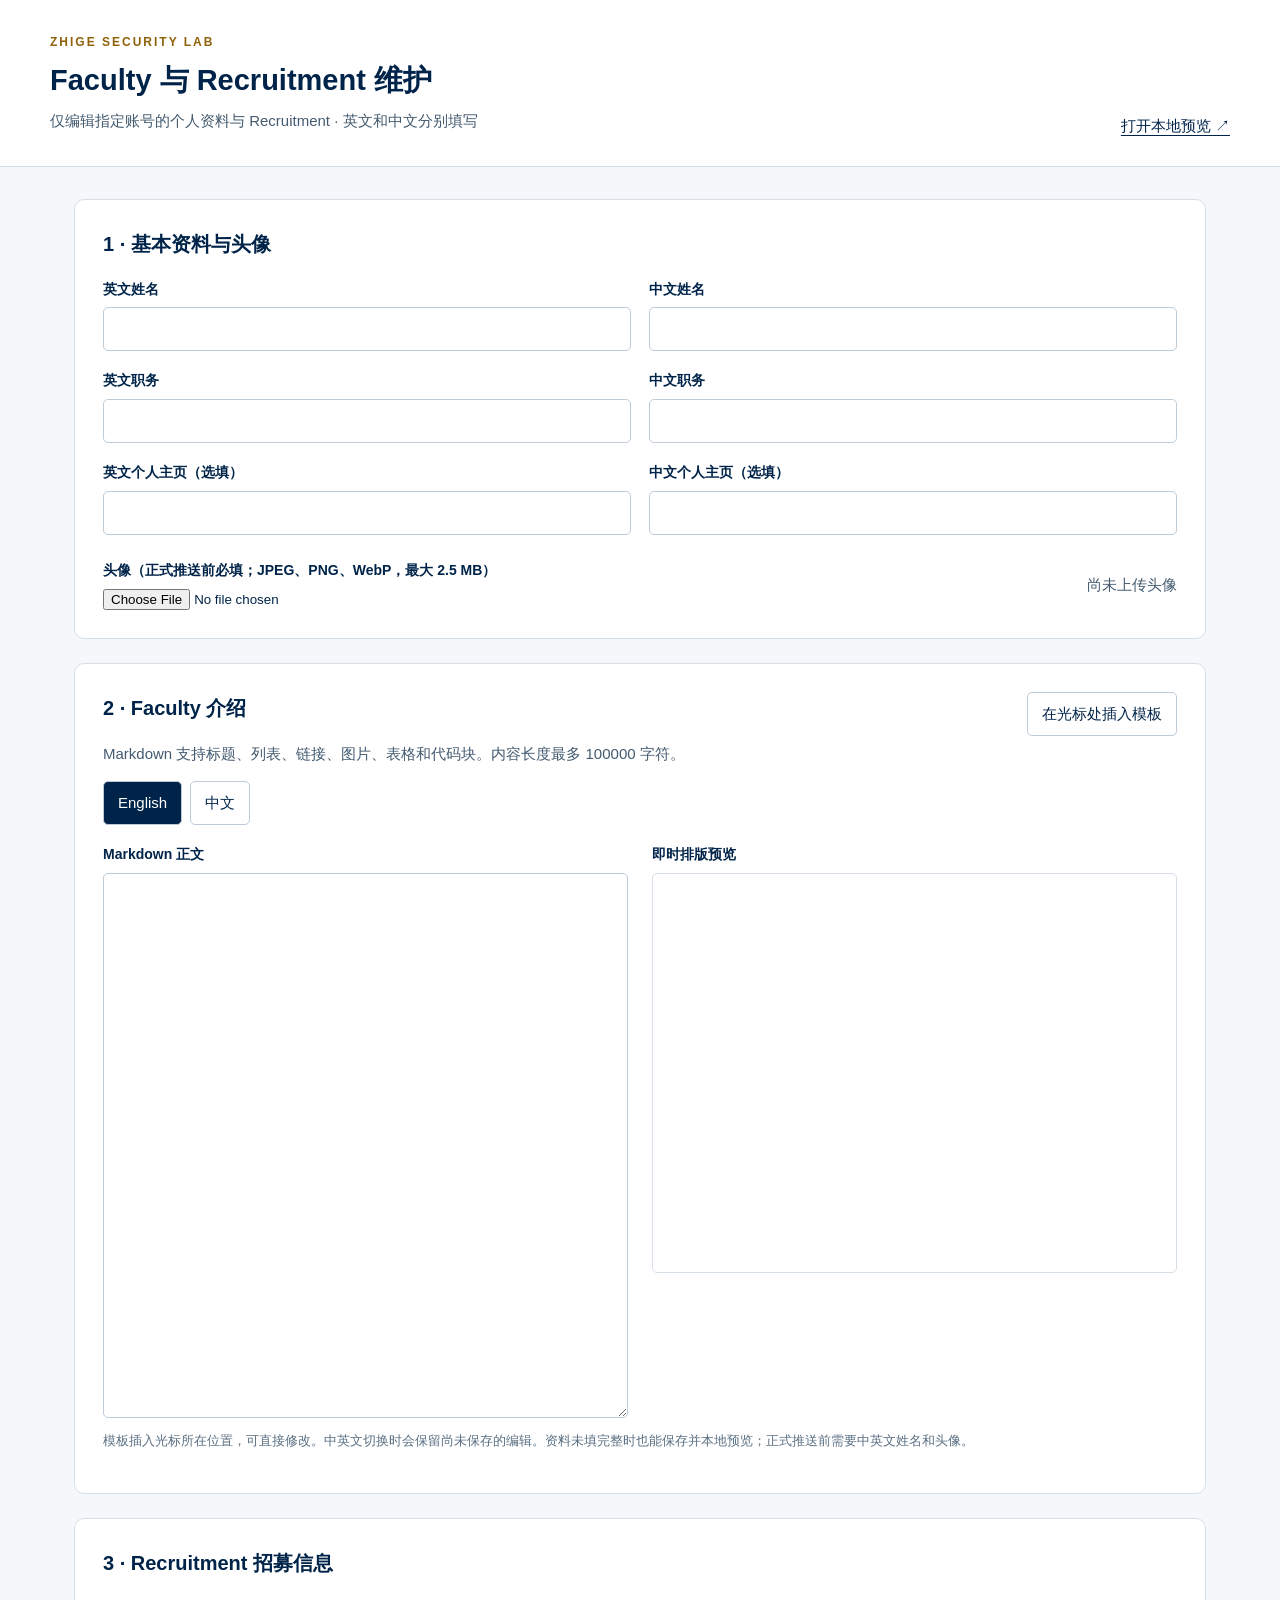
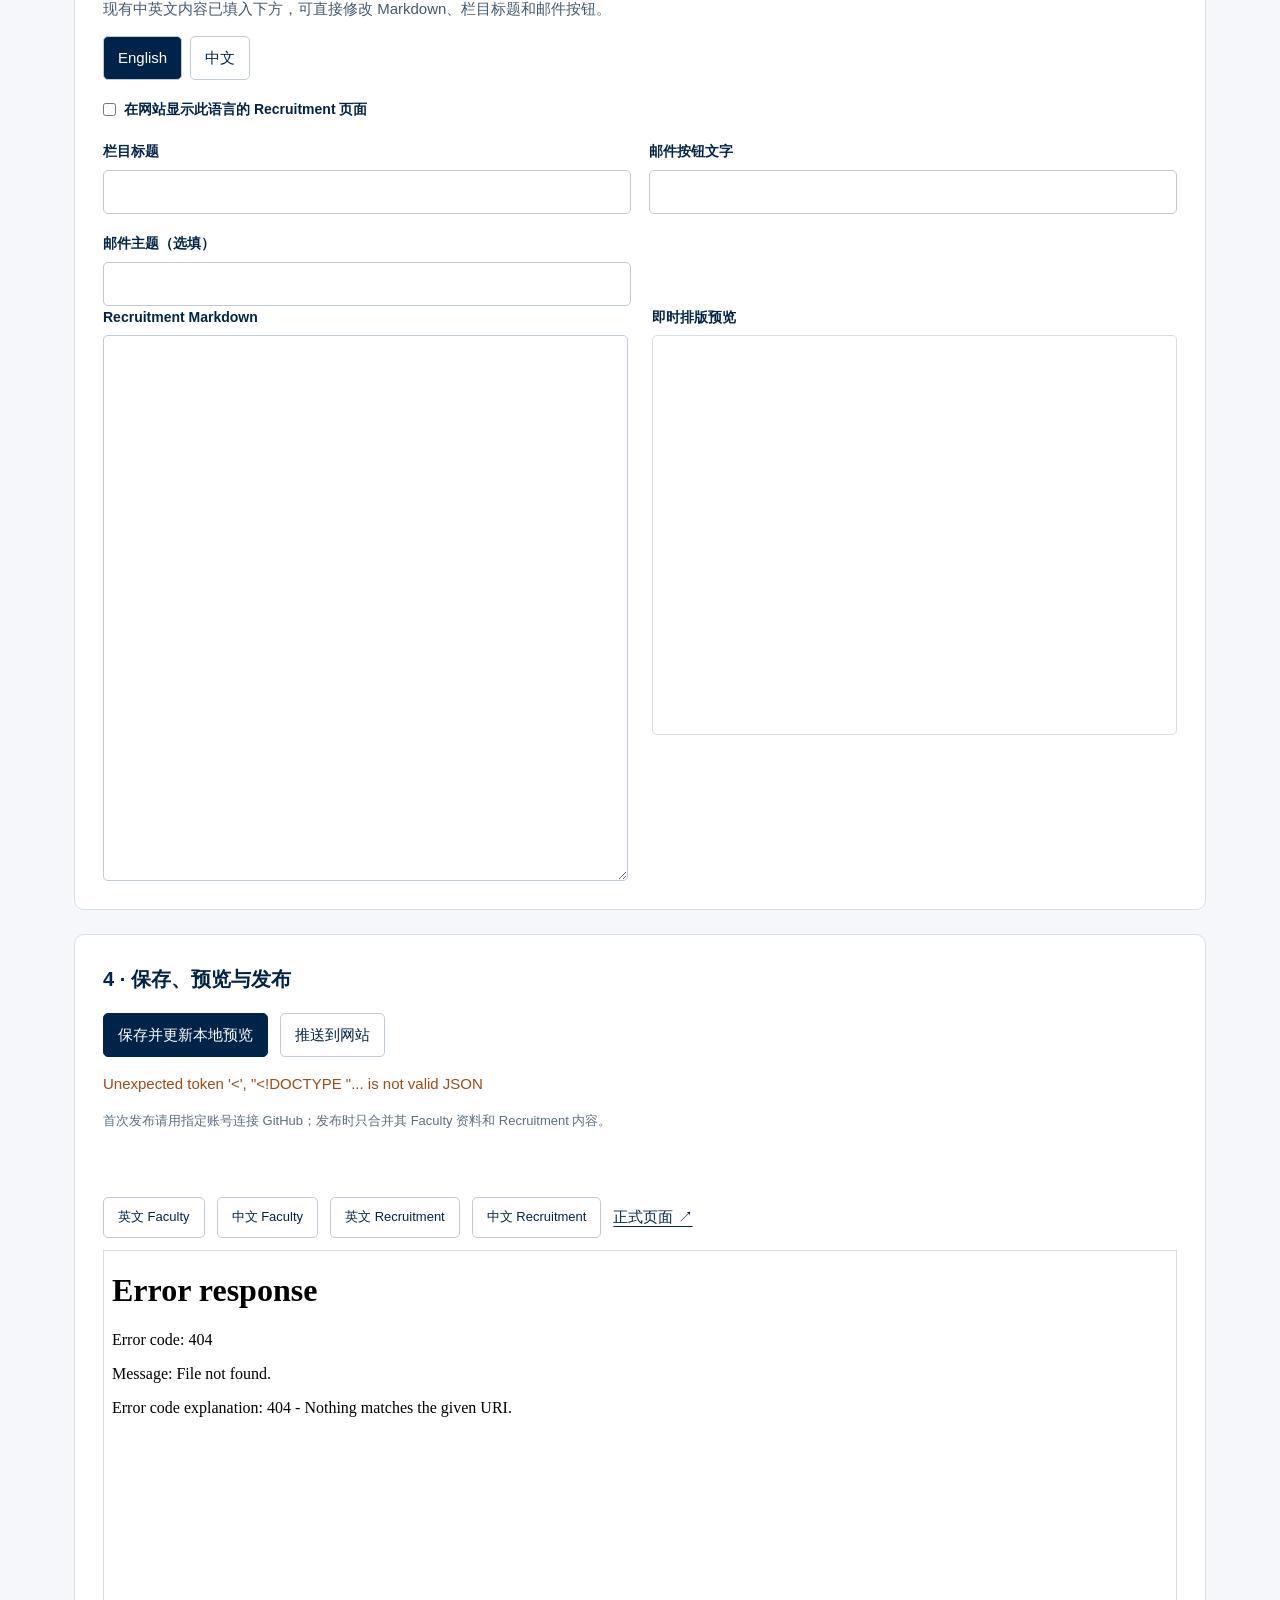
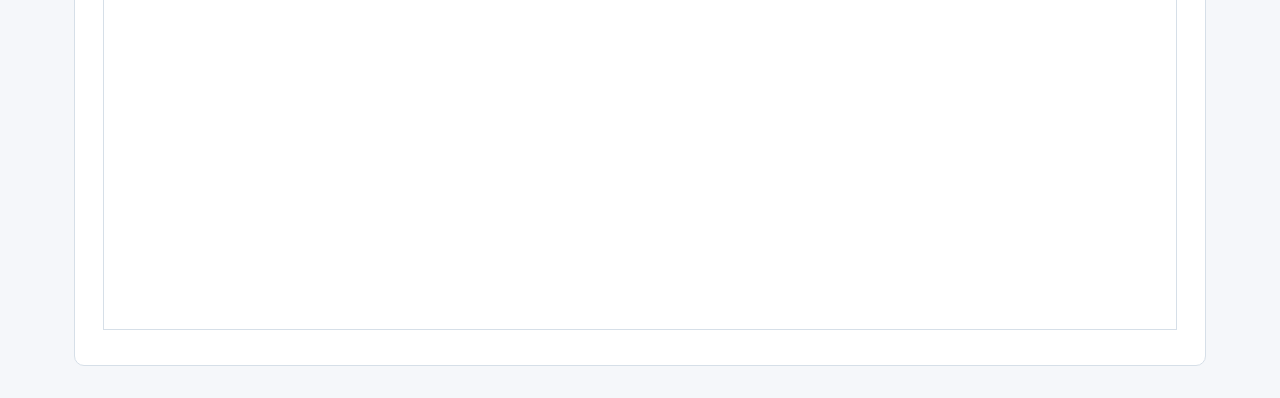
==== faculty_editor/index.html @ 4c0fa958 "Fix Faculty template and draft preview; remove logo frame" ====
<!doctype html><html lang="zh-CN"><head><meta charset="utf-8"><meta name="viewport" content="width=device-width,initial-scale=1"><title>Faculty 资料维护 · Zhige Security Lab</title><link rel="stylesheet" href="style.css"></head><body>
<header><div><p class="eyebrow">ZHIGE SECURITY LAB</p><h1>Faculty 与 Recruitment 维护</h1><p id="editor-scope">仅编辑指定账号的个人资料与 Recruitment · 英文和中文分别填写</p></div><a href="/preview/people/faculty/" target="_blank" rel="noopener">打开本地预览 ↗</a></header>
<main><section class="card"><h2>1 · 基本资料与头像</h2><div class="columns"><label>英文姓名<input id="en-name" autocomplete="name"></label><label>中文姓名<input id="zh-name"></label><label>英文职务<input id="en-role"></label><label>中文职务<input id="zh-role"></label><label>英文个人主页（选填）<input id="en-url" type="url"></label><label>中文个人主页（选填）<input id="zh-url" type="url"></label></div><div class="avatar"><label>头像（正式推送前必填；JPEG、PNG、WebP，最大 2.5 MB）<input id="avatar" type="file" accept="image/jpeg,image/png,image/webp"></label><img id="avatar-preview" alt="头像预览" hidden><span id="avatar-empty">尚未上传头像</span></div></section>
<section class="card"><div class="heading"><div><h2>2 · Faculty 介绍</h2><p>Markdown 支持标题、列表、链接、图片、表格和代码块。内容长度最多 100000 字符。</p></div><button type="button" id="template">在光标处插入模板</button></div><div class="tabs"><button type="button" data-lang="en" class="active">English</button><button type="button" data-lang="zh">中文</button></div><div class="markdown-grid"><label>Markdown 正文<textarea id="markdown" rows="22" spellcheck="false"></textarea></label><div><span class="label">即时排版预览</span><div id="markdown-preview" class="markdown-preview"></div></div></div><p class="hint">模板插入光标所在位置，可直接修改。中英文切换时会保留尚未保存的编辑。资料未填完整时也能保存并本地预览；正式推送前需要中英文姓名和头像。</p></section>
<section class="card"><div class="heading"><div><h2>3 · Recruitment 招募信息</h2><p>现有中英文内容已填入下方，可直接修改 Markdown、栏目标题和邮件按钮。</p></div></div><div class="tabs"><button type="button" data-recruitment-lang="en" class="active">English</button><button type="button" data-recruitment-lang="zh">中文</button></div><label class="checkbox"><input id="recruitment-enabled" type="checkbox"> 在网站显示此语言的 Recruitment 页面</label><div class="columns"><label>栏目标题<input id="recruitment-title"></label><label>邮件按钮文字<input id="recruitment-cta"></label><label>邮件主题（选填）<input id="recruitment-subject"></label></div><div class="markdown-grid"><label>Recruitment Markdown<textarea id="recruitment-markdown" rows="22" spellcheck="false"></textarea></label><div><span class="label">即时排版预览</span><div id="recruitment-preview" class="markdown-preview"></div></div></div></section>
<section class="card"><h2>4 · 保存、预览与发布</h2><div class="actions"><button type="button" id="save" class="primary">保存并更新本地预览</button><button type="button" id="publish">推送到网站</button></div><p id="message" role="status"></p><p class="hint" id="publish-hint">首次发布请用指定账号连接 GitHub；发布时只合并其 Faculty 资料和 Recruitment 内容。</p><div id="connection"></div><div class="preview-controls"><button type="button" data-preview="en">英文 Faculty</button><button type="button" data-preview="zh">中文 Faculty</button><button type="button" data-preview="recruitment-en">英文 Recruitment</button><button type="button" data-preview="recruitment-zh">中文 Recruitment</button><a id="live-link" href="https://zhigesecuritylab.github.io/people/faculty/" target="_blank" rel="noopener">正式页面 ↗</a></div><iframe id="site-preview" title="本地页面预览" src="/preview/people/faculty/"></iframe></section></main>
<script src="editor.js"></script></body></html>
---- faculty_editor/style.css ----
:root{font:15px/1.6 Arial,"PingFang SC","Microsoft YaHei",sans-serif;color:#002449;background:#f5f7fa}*{box-sizing:border-box}body{margin:0}header{display:flex;justify-content:space-between;align-items:end;gap:24px;background:#fff;border-bottom:1px solid #d6dfe8;padding:28px max(24px,calc((100vw - 1180px)/2))}header h1{font-size:29px;margin:0}header p{margin:5px 0}header a{white-space:nowrap}h2{font-size:20px;margin:0 0 18px}p{color:#435a70}.eyebrow{color:#91610a;font-size:12px;font-weight:700;letter-spacing:2px}main{max-width:1180px;margin:32px auto;padding:0 24px}.card{background:#fff;border:1px solid #d6dfe8;border-radius:10px;padding:28px;margin:24px 0}.columns{display:grid;grid-template-columns:1fr 1fr;gap:18px}label,.label{display:block;font-weight:600;font-size:14px}input:not([type=file]),textarea{display:block;width:100%;margin-top:7px;padding:10px 12px;border:1px solid #bfcbd7;border-radius:5px;color:#002449;background:#fff;font:inherit}textarea{min-height:400px;resize:vertical;font:14px/1.7 ui-monospace,SFMono-Regular,Menlo,monospace}input:focus-visible,textarea:focus-visible,button:focus-visible,a:focus-visible{outline:2px solid #91610a;outline-offset:3px}button{border:1px solid #bfcbd7;border-radius:5px;background:#fff;color:#002449;padding:9px 14px;font:inherit;cursor:pointer}button:hover{background:#f1f4f7}.primary{background:#002449;color:#fff;border-color:#002449}.primary:hover{background:#123e68}button:disabled{opacity:.55;cursor:wait}.avatar{display:flex;align-items:center;gap:20px;margin-top:24px;flex-wrap:wrap}.avatar label{flex:1}.avatar input{display:block;margin-top:8px}.avatar img{width:112px;height:112px;object-fit:cover;border:1px solid #d6dfe8;border-radius:4px}.avatar span{color:#435a70}.heading{display:flex;justify-content:space-between;align-items:start;gap:20px}.heading p{margin:0 0 15px}.tabs{display:flex;gap:8px;margin-bottom:18px}.tabs .active{background:#002449;color:#fff}.markdown-grid{display:grid;grid-template-columns:1fr 1fr;gap:24px}.markdown-preview{border:1px solid #d6dfe8;border-radius:5px;margin-top:7px;padding:16px;min-height:400px;overflow:auto;overflow-wrap:anywhere}.markdown-preview img{max-width:100%;height:auto}.markdown-preview pre{overflow:auto;background:#f1f4f7;padding:12px}.markdown-preview table{border-collapse:collapse;display:block;overflow-x:auto}.markdown-preview td,.markdown-preview th{border:1px solid #d6dfe8;padding:6px 9px}.hint{font-size:13px;color:#5a6f82}.actions,.preview-controls{display:flex;align-items:center;gap:12px;flex-wrap:wrap}.preview-controls{margin:24px 0 12px}#message{min-height:24px;color:#9c4d15}#message.success{color:#156149}#connection{padding:14px 0}.device-code{display:inline-block;font:700 22px ui-monospace,monospace;letter-spacing:2px;padding:8px 14px;background:#f1f4f7}.connection-actions{display:flex;align-items:center;gap:12px;flex-wrap:wrap}a{color:#002449;text-underline-offset:4px}iframe{width:100%;height:680px;border:1px solid #d6dfe8;background:#fff}@media(max-width:760px){header{display:block;padding:24px}main{padding:0 14px;margin:14px auto}.card{padding:18px}.columns,.markdown-grid{grid-template-columns:1fr}.heading{display:block}}
.checkbox{display:flex;align-items:center;gap:8px;margin:8px 0 20px}.checkbox input{width:auto;margin:0}.preview-controls button{font-size:13px}
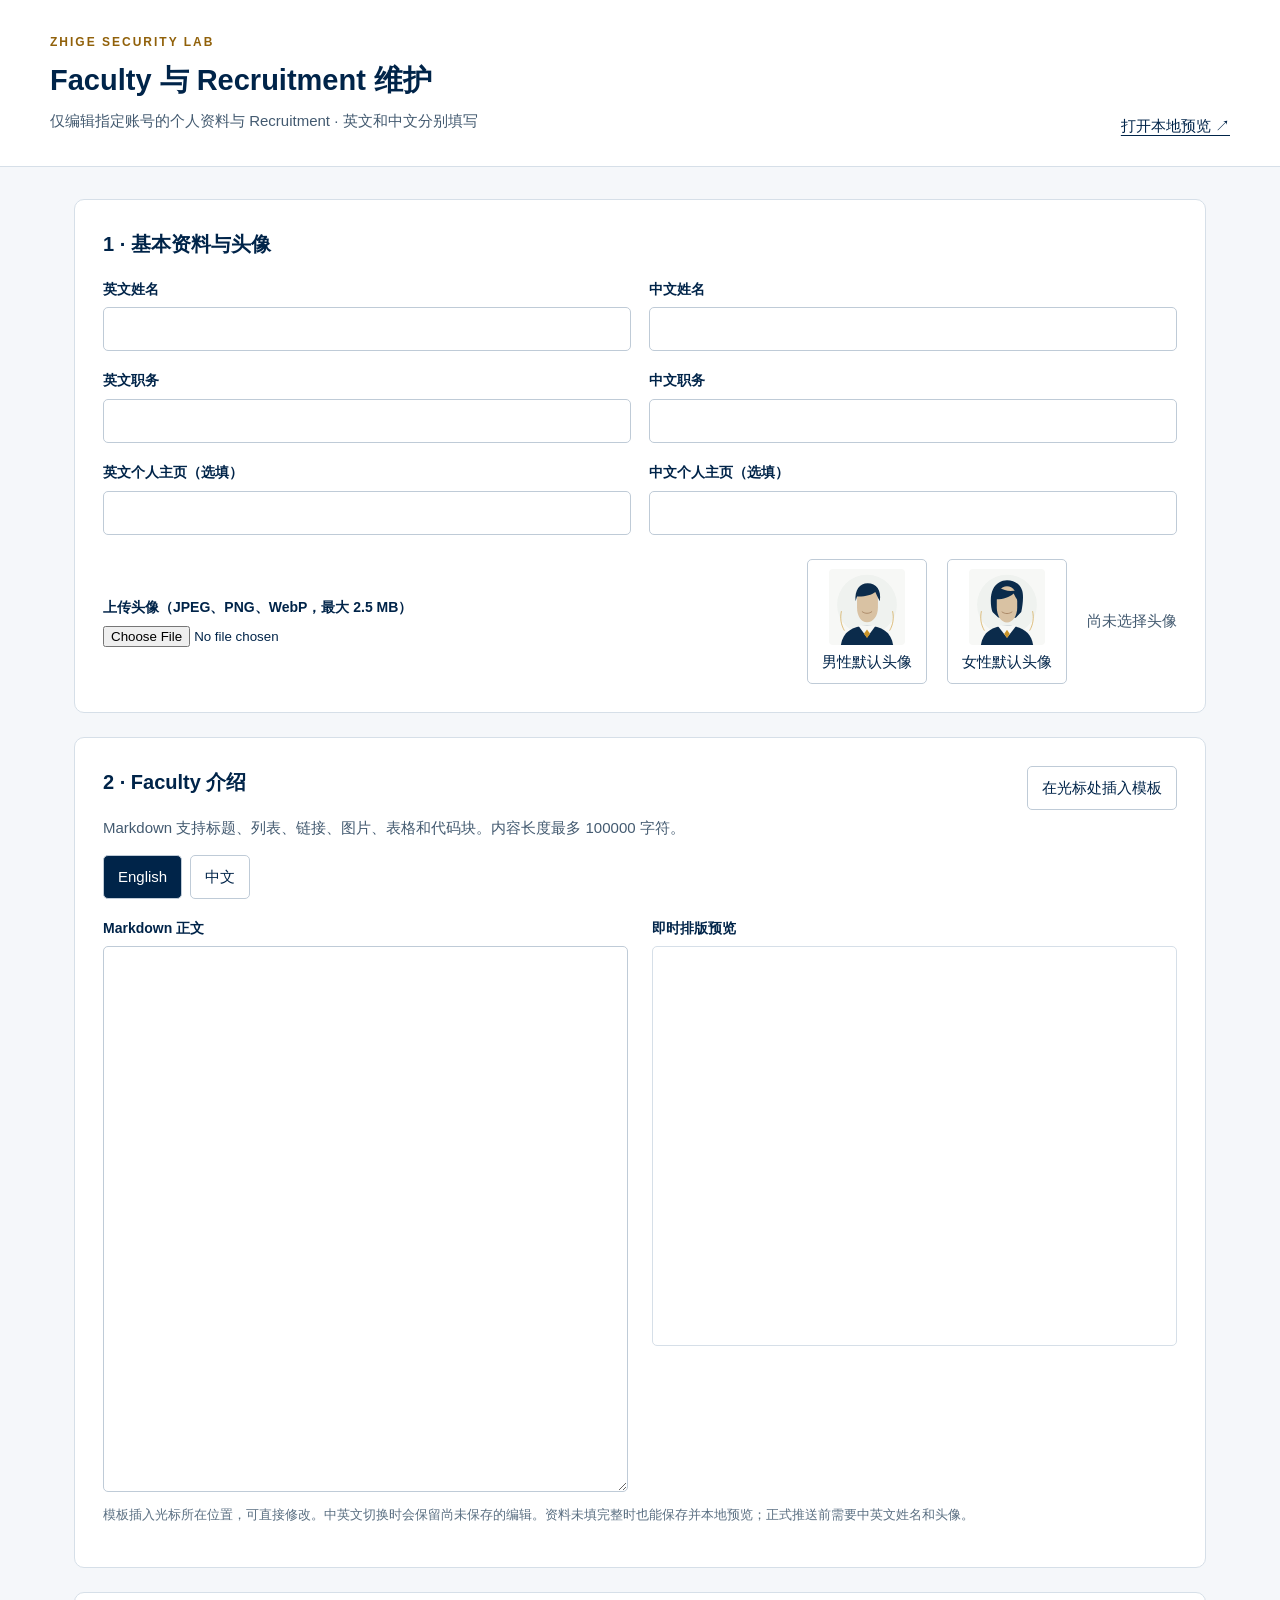
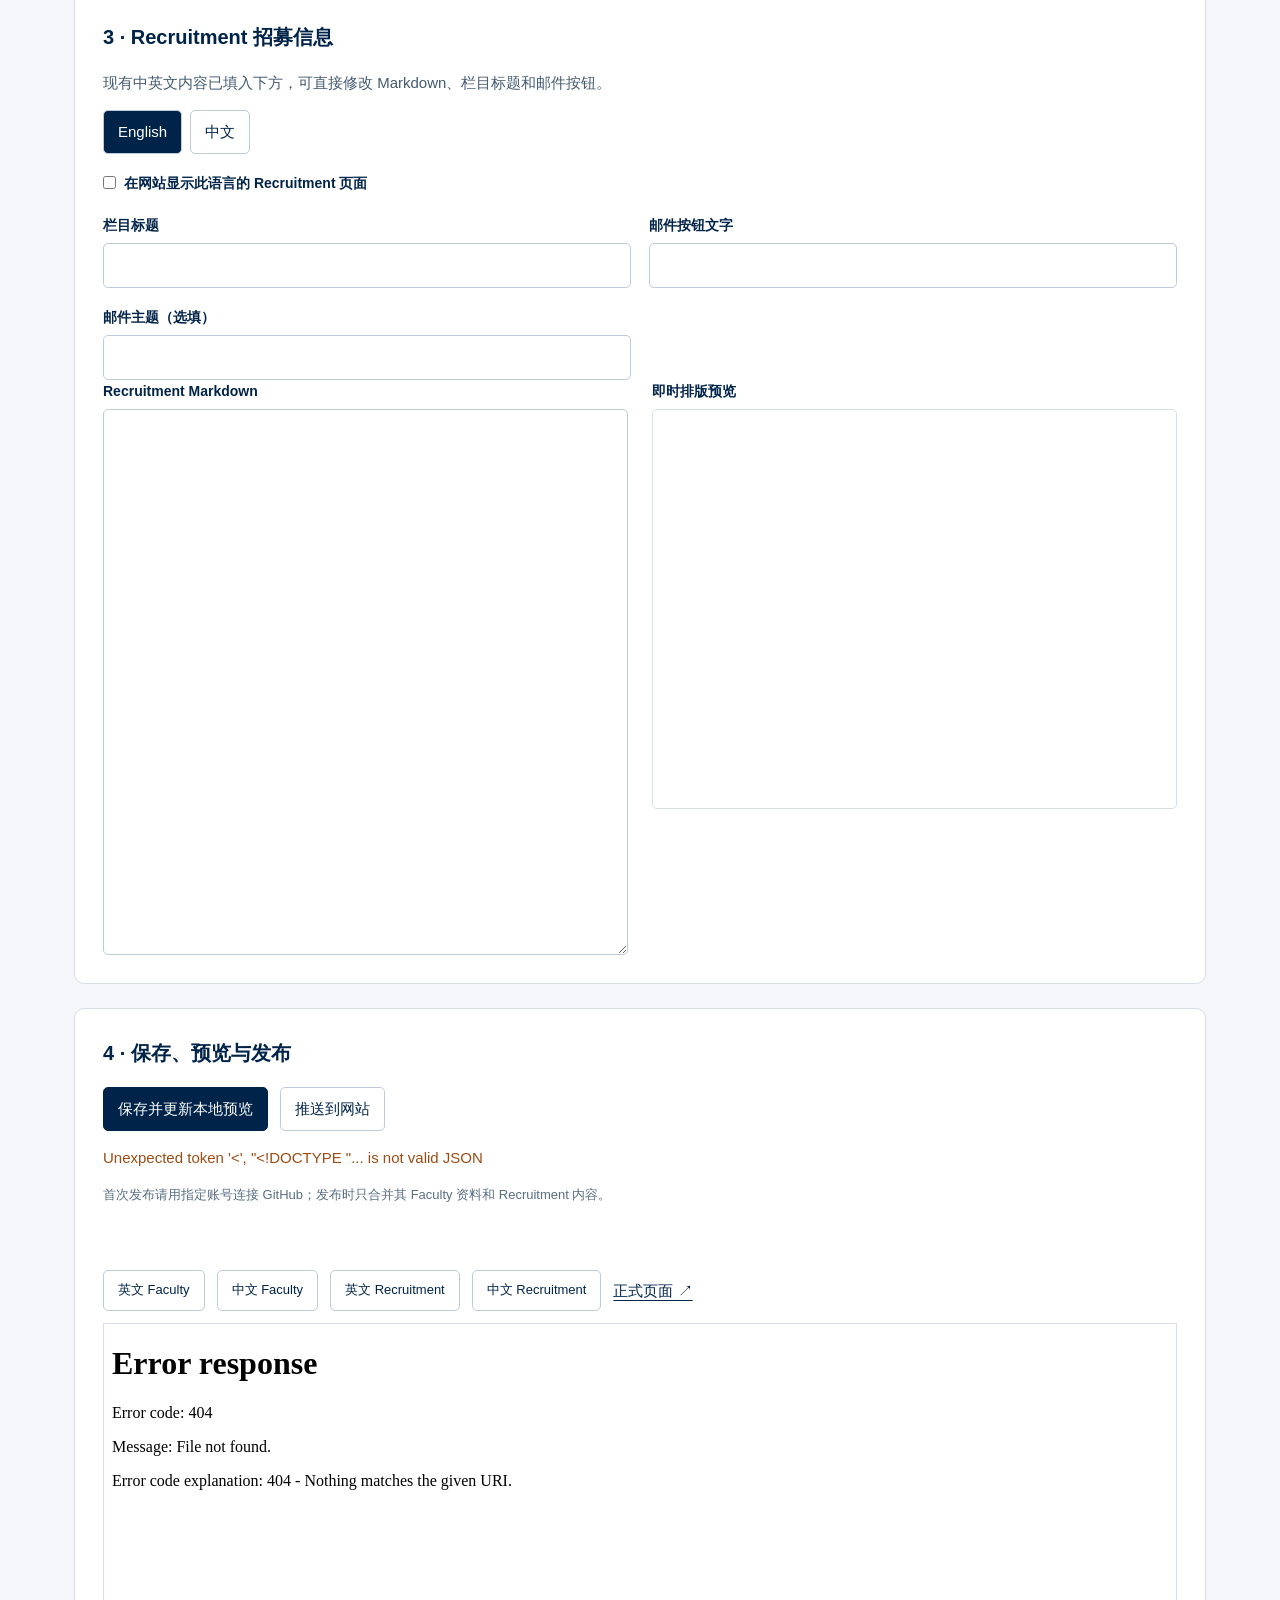
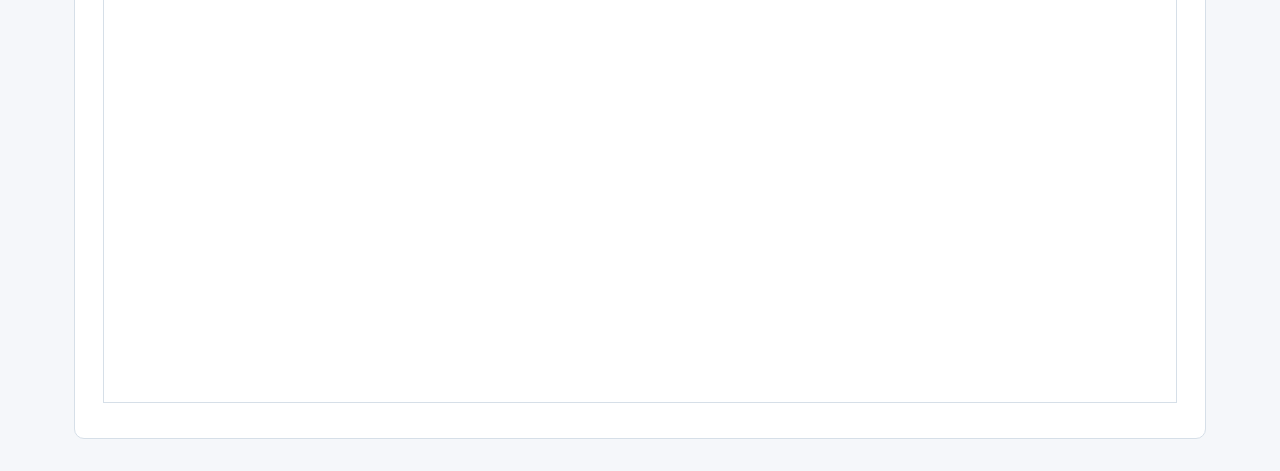
==== commit 69be18ea: "Add time based theme and self service member editors" ====
--- a/faculty_editor/index.html
+++ b/faculty_editor/index.html
@@ -1,6 +1,6 @@
 <!doctype html><html lang="zh-CN"><head><meta charset="utf-8"><meta name="viewport" content="width=device-width,initial-scale=1"><title>Faculty 资料维护 · Zhige Security Lab</title><link rel="stylesheet" href="style.css"></head><body>
 <header><div><p class="eyebrow">ZHIGE SECURITY LAB</p><h1>Faculty 与 Recruitment 维护</h1><p id="editor-scope">仅编辑指定账号的个人资料与 Recruitment · 英文和中文分别填写</p></div><a href="/preview/people/faculty/" target="_blank" rel="noopener">打开本地预览 ↗</a></header>
-<main><section class="card"><h2>1 · 基本资料与头像</h2><div class="columns"><label>英文姓名<input id="en-name" autocomplete="name"></label><label>中文姓名<input id="zh-name"></label><label>英文职务<input id="en-role"></label><label>中文职务<input id="zh-role"></label><label>英文个人主页（选填）<input id="en-url" type="url"></label><label>中文个人主页（选填）<input id="zh-url" type="url"></label></div><div class="avatar"><label>头像（正式推送前必填；JPEG、PNG、WebP，最大 2.5 MB）<input id="avatar" type="file" accept="image/jpeg,image/png,image/webp"></label><img id="avatar-preview" alt="头像预览" hidden><span id="avatar-empty">尚未上传头像</span></div></section>
+<main><section class="card"><h2>1 · 基本资料与头像</h2><div class="columns"><label>英文姓名<input id="en-name" autocomplete="name"></label><label>中文姓名<input id="zh-name"></label><label>英文职务<input id="en-role"></label><label>中文职务<input id="zh-role"></label><label>英文个人主页（选填）<input id="en-url" type="url"></label><label>中文个人主页（选填）<input id="zh-url" type="url"></label></div><div class="avatar"><label>上传头像（JPEG、PNG、WebP，最大 2.5 MB）<input id="avatar" type="file" accept="image/jpeg,image/png,image/webp"></label><button type="button" data-avatar="assets/people/default-male.svg"><img src="/assets/people/default-male.svg" alt="">男性默认头像</button><button type="button" data-avatar="assets/people/default-female.svg"><img src="/assets/people/default-female.svg" alt="">女性默认头像</button><img id="avatar-preview" alt="头像预览" hidden><span id="avatar-empty">尚未选择头像</span></div></section>
 <section class="card"><div class="heading"><div><h2>2 · Faculty 介绍</h2><p>Markdown 支持标题、列表、链接、图片、表格和代码块。内容长度最多 100000 字符。</p></div><button type="button" id="template">在光标处插入模板</button></div><div class="tabs"><button type="button" data-lang="en" class="active">English</button><button type="button" data-lang="zh">中文</button></div><div class="markdown-grid"><label>Markdown 正文<textarea id="markdown" rows="22" spellcheck="false"></textarea></label><div><span class="label">即时排版预览</span><div id="markdown-preview" class="markdown-preview"></div></div></div><p class="hint">模板插入光标所在位置，可直接修改。中英文切换时会保留尚未保存的编辑。资料未填完整时也能保存并本地预览；正式推送前需要中英文姓名和头像。</p></section>
 <section class="card"><div class="heading"><div><h2>3 · Recruitment 招募信息</h2><p>现有中英文内容已填入下方，可直接修改 Markdown、栏目标题和邮件按钮。</p></div></div><div class="tabs"><button type="button" data-recruitment-lang="en" class="active">English</button><button type="button" data-recruitment-lang="zh">中文</button></div><label class="checkbox"><input id="recruitment-enabled" type="checkbox"> 在网站显示此语言的 Recruitment 页面</label><div class="columns"><label>栏目标题<input id="recruitment-title"></label><label>邮件按钮文字<input id="recruitment-cta"></label><label>邮件主题（选填）<input id="recruitment-subject"></label></div><div class="markdown-grid"><label>Recruitment Markdown<textarea id="recruitment-markdown" rows="22" spellcheck="false"></textarea></label><div><span class="label">即时排版预览</span><div id="recruitment-preview" class="markdown-preview"></div></div></div></section>
 <section class="card"><h2>4 · 保存、预览与发布</h2><div class="actions"><button type="button" id="save" class="primary">保存并更新本地预览</button><button type="button" id="publish">推送到网站</button></div><p id="message" role="status"></p><p class="hint" id="publish-hint">首次发布请用指定账号连接 GitHub；发布时只合并其 Faculty 资料和 Recruitment 内容。</p><div id="connection"></div><div class="preview-controls"><button type="button" data-preview="en">英文 Faculty</button><button type="button" data-preview="zh">中文 Faculty</button><button type="button" data-preview="recruitment-en">英文 Recruitment</button><button type="button" data-preview="recruitment-zh">中文 Recruitment</button><a id="live-link" href="https://zhigesecuritylab.github.io/people/faculty/" target="_blank" rel="noopener">正式页面 ↗</a></div><iframe id="site-preview" title="本地页面预览" src="/preview/people/faculty/"></iframe></section></main>
--- a/faculty_editor/style.css
+++ b/faculty_editor/style.css
@@ -1,2 +1,3 @@
 :root{font:15px/1.6 Arial,"PingFang SC","Microsoft YaHei",sans-serif;color:#002449;background:#f5f7fa}*{box-sizing:border-box}body{margin:0}header{display:flex;justify-content:space-between;align-items:end;gap:24px;background:#fff;border-bottom:1px solid #d6dfe8;padding:28px max(24px,calc((100vw - 1180px)/2))}header h1{font-size:29px;margin:0}header p{margin:5px 0}header a{white-space:nowrap}h2{font-size:20px;margin:0 0 18px}p{color:#435a70}.eyebrow{color:#91610a;font-size:12px;font-weight:700;letter-spacing:2px}main{max-width:1180px;margin:32px auto;padding:0 24px}.card{background:#fff;border:1px solid #d6dfe8;border-radius:10px;padding:28px;margin:24px 0}.columns{display:grid;grid-template-columns:1fr 1fr;gap:18px}label,.label{display:block;font-weight:600;font-size:14px}input:not([type=file]),textarea{display:block;width:100%;margin-top:7px;padding:10px 12px;border:1px solid #bfcbd7;border-radius:5px;color:#002449;background:#fff;font:inherit}textarea{min-height:400px;resize:vertical;font:14px/1.7 ui-monospace,SFMono-Regular,Menlo,monospace}input:focus-visible,textarea:focus-visible,button:focus-visible,a:focus-visible{outline:2px solid #91610a;outline-offset:3px}button{border:1px solid #bfcbd7;border-radius:5px;background:#fff;color:#002449;padding:9px 14px;font:inherit;cursor:pointer}button:hover{background:#f1f4f7}.primary{background:#002449;color:#fff;border-color:#002449}.primary:hover{background:#123e68}button:disabled{opacity:.55;cursor:wait}.avatar{display:flex;align-items:center;gap:20px;margin-top:24px;flex-wrap:wrap}.avatar label{flex:1}.avatar input{display:block;margin-top:8px}.avatar img{width:112px;height:112px;object-fit:cover;border:1px solid #d6dfe8;border-radius:4px}.avatar span{color:#435a70}.heading{display:flex;justify-content:space-between;align-items:start;gap:20px}.heading p{margin:0 0 15px}.tabs{display:flex;gap:8px;margin-bottom:18px}.tabs .active{background:#002449;color:#fff}.markdown-grid{display:grid;grid-template-columns:1fr 1fr;gap:24px}.markdown-preview{border:1px solid #d6dfe8;border-radius:5px;margin-top:7px;padding:16px;min-height:400px;overflow:auto;overflow-wrap:anywhere}.markdown-preview img{max-width:100%;height:auto}.markdown-preview pre{overflow:auto;background:#f1f4f7;padding:12px}.markdown-preview table{border-collapse:collapse;display:block;overflow-x:auto}.markdown-preview td,.markdown-preview th{border:1px solid #d6dfe8;padding:6px 9px}.hint{font-size:13px;color:#5a6f82}.actions,.preview-controls{display:flex;align-items:center;gap:12px;flex-wrap:wrap}.preview-controls{margin:24px 0 12px}#message{min-height:24px;color:#9c4d15}#message.success{color:#156149}#connection{padding:14px 0}.device-code{display:inline-block;font:700 22px ui-monospace,monospace;letter-spacing:2px;padding:8px 14px;background:#f1f4f7}.connection-actions{display:flex;align-items:center;gap:12px;flex-wrap:wrap}a{color:#002449;text-underline-offset:4px}iframe{width:100%;height:680px;border:1px solid #d6dfe8;background:#fff}@media(max-width:760px){header{display:block;padding:24px}main{padding:0 14px;margin:14px auto}.card{padding:18px}.columns,.markdown-grid{grid-template-columns:1fr}.heading{display:block}}
 .checkbox{display:flex;align-items:center;gap:8px;margin:8px 0 20px}.checkbox input{width:auto;margin:0}.preview-controls button{font-size:13px}
+.avatar button{display:flex;flex-direction:column;align-items:center;gap:5px}.avatar button img{width:76px;height:76px;border:0}.avatar button.active{outline:2px solid #CA9429}
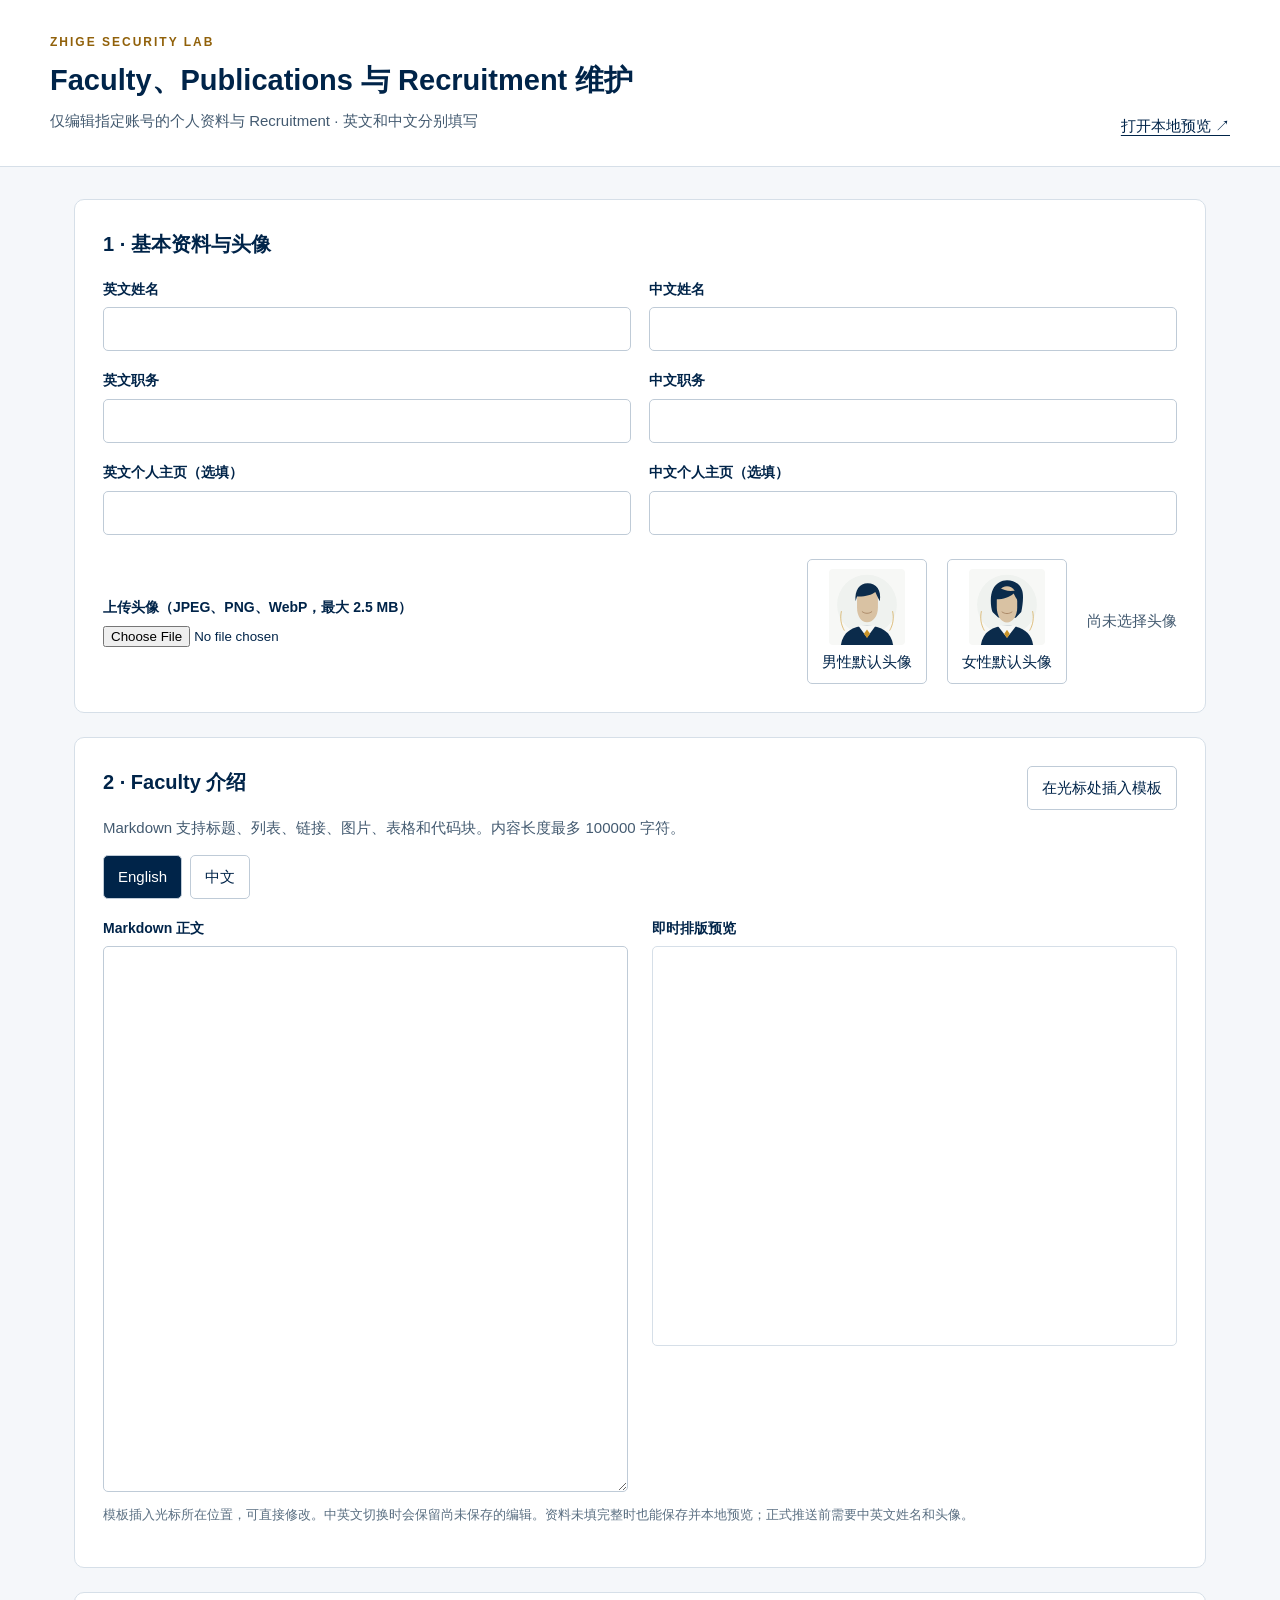
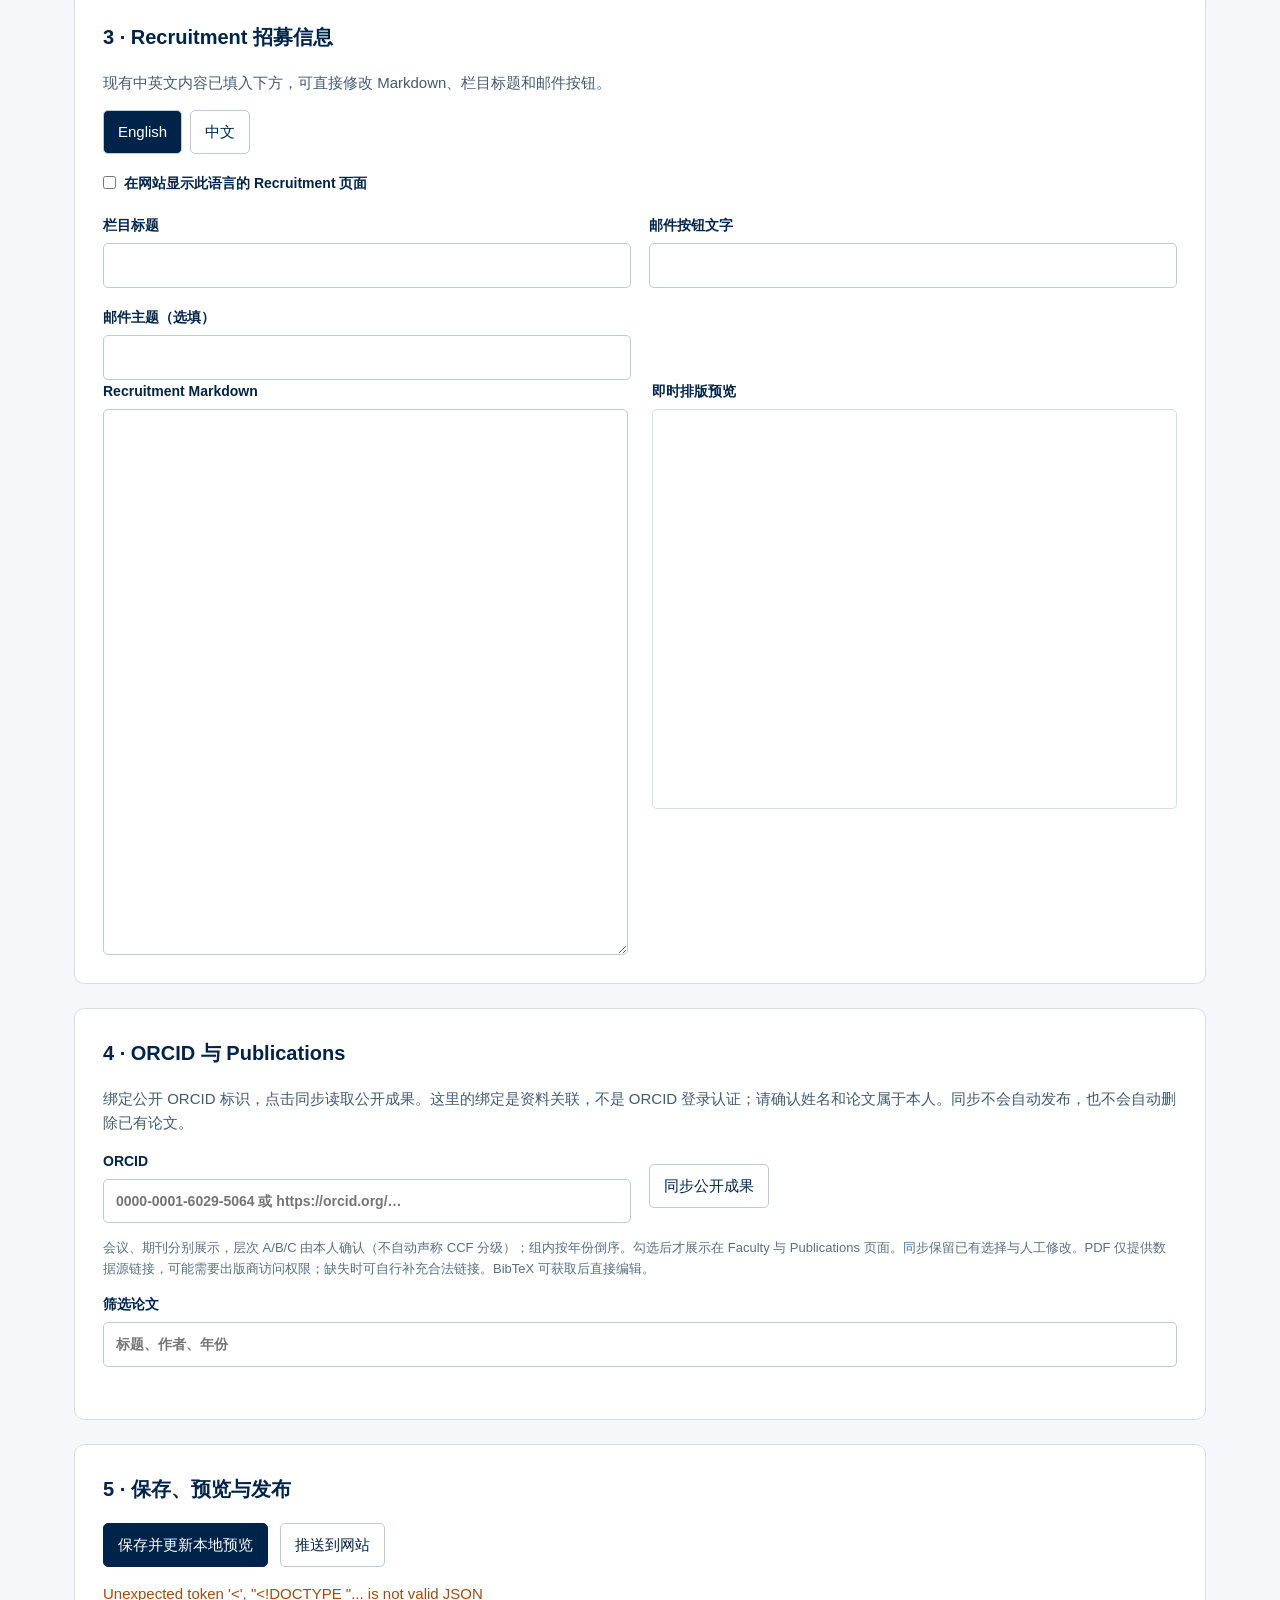
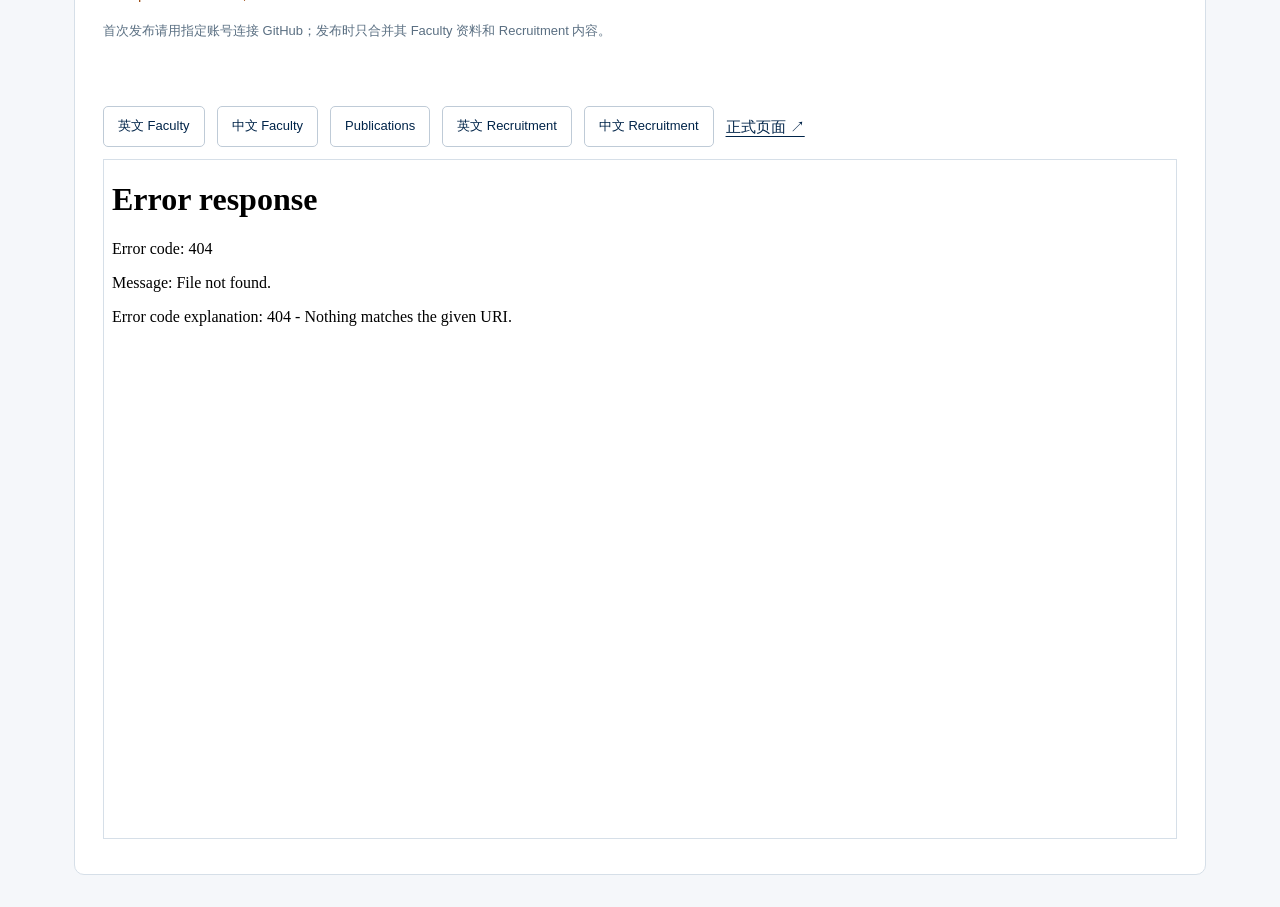
==== commit 59bb1a33: "Add ORCID-backed Faculty publications editor and portable launchers" ====
--- a/faculty_editor/index.html
+++ b/faculty_editor/index.html
@@ -1,7 +1,12 @@
 <!doctype html><html lang="zh-CN"><head><meta charset="utf-8"><meta name="viewport" content="width=device-width,initial-scale=1"><title>Faculty 资料维护 · Zhige Security Lab</title><link rel="stylesheet" href="style.css"></head><body>
-<header><div><p class="eyebrow">ZHIGE SECURITY LAB</p><h1>Faculty 与 Recruitment 维护</h1><p id="editor-scope">仅编辑指定账号的个人资料与 Recruitment · 英文和中文分别填写</p></div><a href="/preview/people/faculty/" target="_blank" rel="noopener">打开本地预览 ↗</a></header>
+<header><div><p class="eyebrow">ZHIGE SECURITY LAB</p><h1>Faculty、Publications 与 Recruitment 维护</h1><p id="editor-scope">仅编辑指定账号的个人资料与 Recruitment · 英文和中文分别填写</p></div><a href="/preview/people/faculty/" target="_blank" rel="noopener">打开本地预览 ↗</a></header>
 <main><section class="card"><h2>1 · 基本资料与头像</h2><div class="columns"><label>英文姓名<input id="en-name" autocomplete="name"></label><label>中文姓名<input id="zh-name"></label><label>英文职务<input id="en-role"></label><label>中文职务<input id="zh-role"></label><label>英文个人主页（选填）<input id="en-url" type="url"></label><label>中文个人主页（选填）<input id="zh-url" type="url"></label></div><div class="avatar"><label>上传头像（JPEG、PNG、WebP，最大 2.5 MB）<input id="avatar" type="file" accept="image/jpeg,image/png,image/webp"></label><button type="button" data-avatar="assets/people/default-male.svg"><img src="/assets/people/default-male.svg" alt="">男性默认头像</button><button type="button" data-avatar="assets/people/default-female.svg"><img src="/assets/people/default-female.svg" alt="">女性默认头像</button><img id="avatar-preview" alt="头像预览" hidden><span id="avatar-empty">尚未选择头像</span></div></section>
 <section class="card"><div class="heading"><div><h2>2 · Faculty 介绍</h2><p>Markdown 支持标题、列表、链接、图片、表格和代码块。内容长度最多 100000 字符。</p></div><button type="button" id="template">在光标处插入模板</button></div><div class="tabs"><button type="button" data-lang="en" class="active">English</button><button type="button" data-lang="zh">中文</button></div><div class="markdown-grid"><label>Markdown 正文<textarea id="markdown" rows="22" spellcheck="false"></textarea></label><div><span class="label">即时排版预览</span><div id="markdown-preview" class="markdown-preview"></div></div></div><p class="hint">模板插入光标所在位置，可直接修改。中英文切换时会保留尚未保存的编辑。资料未填完整时也能保存并本地预览；正式推送前需要中英文姓名和头像。</p></section>
 <section class="card"><div class="heading"><div><h2>3 · Recruitment 招募信息</h2><p>现有中英文内容已填入下方，可直接修改 Markdown、栏目标题和邮件按钮。</p></div></div><div class="tabs"><button type="button" data-recruitment-lang="en" class="active">English</button><button type="button" data-recruitment-lang="zh">中文</button></div><label class="checkbox"><input id="recruitment-enabled" type="checkbox"> 在网站显示此语言的 Recruitment 页面</label><div class="columns"><label>栏目标题<input id="recruitment-title"></label><label>邮件按钮文字<input id="recruitment-cta"></label><label>邮件主题（选填）<input id="recruitment-subject"></label></div><div class="markdown-grid"><label>Recruitment Markdown<textarea id="recruitment-markdown" rows="22" spellcheck="false"></textarea></label><div><span class="label">即时排版预览</span><div id="recruitment-preview" class="markdown-preview"></div></div></div></section>
-<section class="card"><h2>4 · 保存、预览与发布</h2><div class="actions"><button type="button" id="save" class="primary">保存并更新本地预览</button><button type="button" id="publish">推送到网站</button></div><p id="message" role="status"></p><p class="hint" id="publish-hint">首次发布请用指定账号连接 GitHub；发布时只合并其 Faculty 资料和 Recruitment 内容。</p><div id="connection"></div><div class="preview-controls"><button type="button" data-preview="en">英文 Faculty</button><button type="button" data-preview="zh">中文 Faculty</button><button type="button" data-preview="recruitment-en">英文 Recruitment</button><button type="button" data-preview="recruitment-zh">中文 Recruitment</button><a id="live-link" href="https://zhigesecuritylab.github.io/people/faculty/" target="_blank" rel="noopener">正式页面 ↗</a></div><iframe id="site-preview" title="本地页面预览" src="/preview/people/faculty/"></iframe></section></main>
+<section class="card"><h2>4 · ORCID 与 Publications</h2>
+<p>绑定公开 ORCID 标识，点击同步读取公开成果。这里的绑定是资料关联，不是 ORCID 登录认证；请确认姓名和论文属于本人。同步不会自动发布，也不会自动删除已有论文。</p>
+<div class="columns"><label>ORCID<input id="orcid" placeholder="0000-0001-6029-5064 或 https://orcid.org/…"></label><div class="actions"><button type="button" id="orcid-sync">同步公开成果</button></div></div>
+<p id="orcid-status" role="status"></p><p class="hint">会议、期刊分别展示，层次 A/B/C 由本人确认（不自动声称 CCF 分级）；组内按年份倒序。勾选后才展示在 Faculty 与 Publications 页面。同步保留已有选择与人工修改。PDF 仅提供数据源链接，可能需要出版商访问权限；缺失时可自行补充合法链接。BibTeX 可获取后直接编辑。</p>
+<label>筛选论文<input id="paper-search" type="search" placeholder="标题、作者、年份"></label><div id="papers"></div></section>
+<section class="card"><h2>5 · 保存、预览与发布</h2><div class="actions"><button type="button" id="save" class="primary">保存并更新本地预览</button><button type="button" id="publish">推送到网站</button></div><p id="message" role="status"></p><p class="hint" id="publish-hint">首次发布请用指定账号连接 GitHub；发布时只合并其 Faculty 资料和 Recruitment 内容。</p><div id="connection"></div><div class="preview-controls"><button type="button" data-preview="en">英文 Faculty</button><button type="button" data-preview="zh">中文 Faculty</button><button type="button" data-preview="publications">Publications</button><button type="button" data-preview="recruitment-en">英文 Recruitment</button><button type="button" data-preview="recruitment-zh">中文 Recruitment</button><a id="live-link" href="https://zhigesecuritylab.github.io/people/faculty/" target="_blank" rel="noopener">正式页面 ↗</a></div><iframe id="site-preview" title="本地页面预览" src="/preview/people/faculty/"></iframe></section></main>
 <script src="editor.js"></script></body></html>
--- a/faculty_editor/style.css
+++ b/faculty_editor/style.css
@@ -1,3 +1,5 @@
 :root{font:15px/1.6 Arial,"PingFang SC","Microsoft YaHei",sans-serif;color:#002449;background:#f5f7fa}*{box-sizing:border-box}body{margin:0}header{display:flex;justify-content:space-between;align-items:end;gap:24px;background:#fff;border-bottom:1px solid #d6dfe8;padding:28px max(24px,calc((100vw - 1180px)/2))}header h1{font-size:29px;margin:0}header p{margin:5px 0}header a{white-space:nowrap}h2{font-size:20px;margin:0 0 18px}p{color:#435a70}.eyebrow{color:#91610a;font-size:12px;font-weight:700;letter-spacing:2px}main{max-width:1180px;margin:32px auto;padding:0 24px}.card{background:#fff;border:1px solid #d6dfe8;border-radius:10px;padding:28px;margin:24px 0}.columns{display:grid;grid-template-columns:1fr 1fr;gap:18px}label,.label{display:block;font-weight:600;font-size:14px}input:not([type=file]),textarea{display:block;width:100%;margin-top:7px;padding:10px 12px;border:1px solid #bfcbd7;border-radius:5px;color:#002449;background:#fff;font:inherit}textarea{min-height:400px;resize:vertical;font:14px/1.7 ui-monospace,SFMono-Regular,Menlo,monospace}input:focus-visible,textarea:focus-visible,button:focus-visible,a:focus-visible{outline:2px solid #91610a;outline-offset:3px}button{border:1px solid #bfcbd7;border-radius:5px;background:#fff;color:#002449;padding:9px 14px;font:inherit;cursor:pointer}button:hover{background:#f1f4f7}.primary{background:#002449;color:#fff;border-color:#002449}.primary:hover{background:#123e68}button:disabled{opacity:.55;cursor:wait}.avatar{display:flex;align-items:center;gap:20px;margin-top:24px;flex-wrap:wrap}.avatar label{flex:1}.avatar input{display:block;margin-top:8px}.avatar img{width:112px;height:112px;object-fit:cover;border:1px solid #d6dfe8;border-radius:4px}.avatar span{color:#435a70}.heading{display:flex;justify-content:space-between;align-items:start;gap:20px}.heading p{margin:0 0 15px}.tabs{display:flex;gap:8px;margin-bottom:18px}.tabs .active{background:#002449;color:#fff}.markdown-grid{display:grid;grid-template-columns:1fr 1fr;gap:24px}.markdown-preview{border:1px solid #d6dfe8;border-radius:5px;margin-top:7px;padding:16px;min-height:400px;overflow:auto;overflow-wrap:anywhere}.markdown-preview img{max-width:100%;height:auto}.markdown-preview pre{overflow:auto;background:#f1f4f7;padding:12px}.markdown-preview table{border-collapse:collapse;display:block;overflow-x:auto}.markdown-preview td,.markdown-preview th{border:1px solid #d6dfe8;padding:6px 9px}.hint{font-size:13px;color:#5a6f82}.actions,.preview-controls{display:flex;align-items:center;gap:12px;flex-wrap:wrap}.preview-controls{margin:24px 0 12px}#message{min-height:24px;color:#9c4d15}#message.success{color:#156149}#connection{padding:14px 0}.device-code{display:inline-block;font:700 22px ui-monospace,monospace;letter-spacing:2px;padding:8px 14px;background:#f1f4f7}.connection-actions{display:flex;align-items:center;gap:12px;flex-wrap:wrap}a{color:#002449;text-underline-offset:4px}iframe{width:100%;height:680px;border:1px solid #d6dfe8;background:#fff}@media(max-width:760px){header{display:block;padding:24px}main{padding:0 14px;margin:14px auto}.card{padding:18px}.columns,.markdown-grid{grid-template-columns:1fr}.heading{display:block}}
 .checkbox{display:flex;align-items:center;gap:8px;margin:8px 0 20px}.checkbox input{width:auto;margin:0}.preview-controls button{font-size:13px}
 .avatar button{display:flex;flex-direction:column;align-items:center;gap:5px}.avatar button img{width:76px;height:76px;border:0}.avatar button.active{outline:2px solid #CA9429}
+
+.paper-card{border:1px solid #d9d6ce;border-radius:8px;padding:16px;margin:12px 0}.paper-card summary{cursor:pointer;line-height:1.7}.paper-card summary input{width:auto;margin-right:8px}.paper-card .columns{margin-top:20px}.paper-card textarea{width:100%;font-family:monospace}select{font:inherit;padding:10px;border:1px solid #ccc;background:#fff;border-radius:6px}#papers{margin-top:24px}
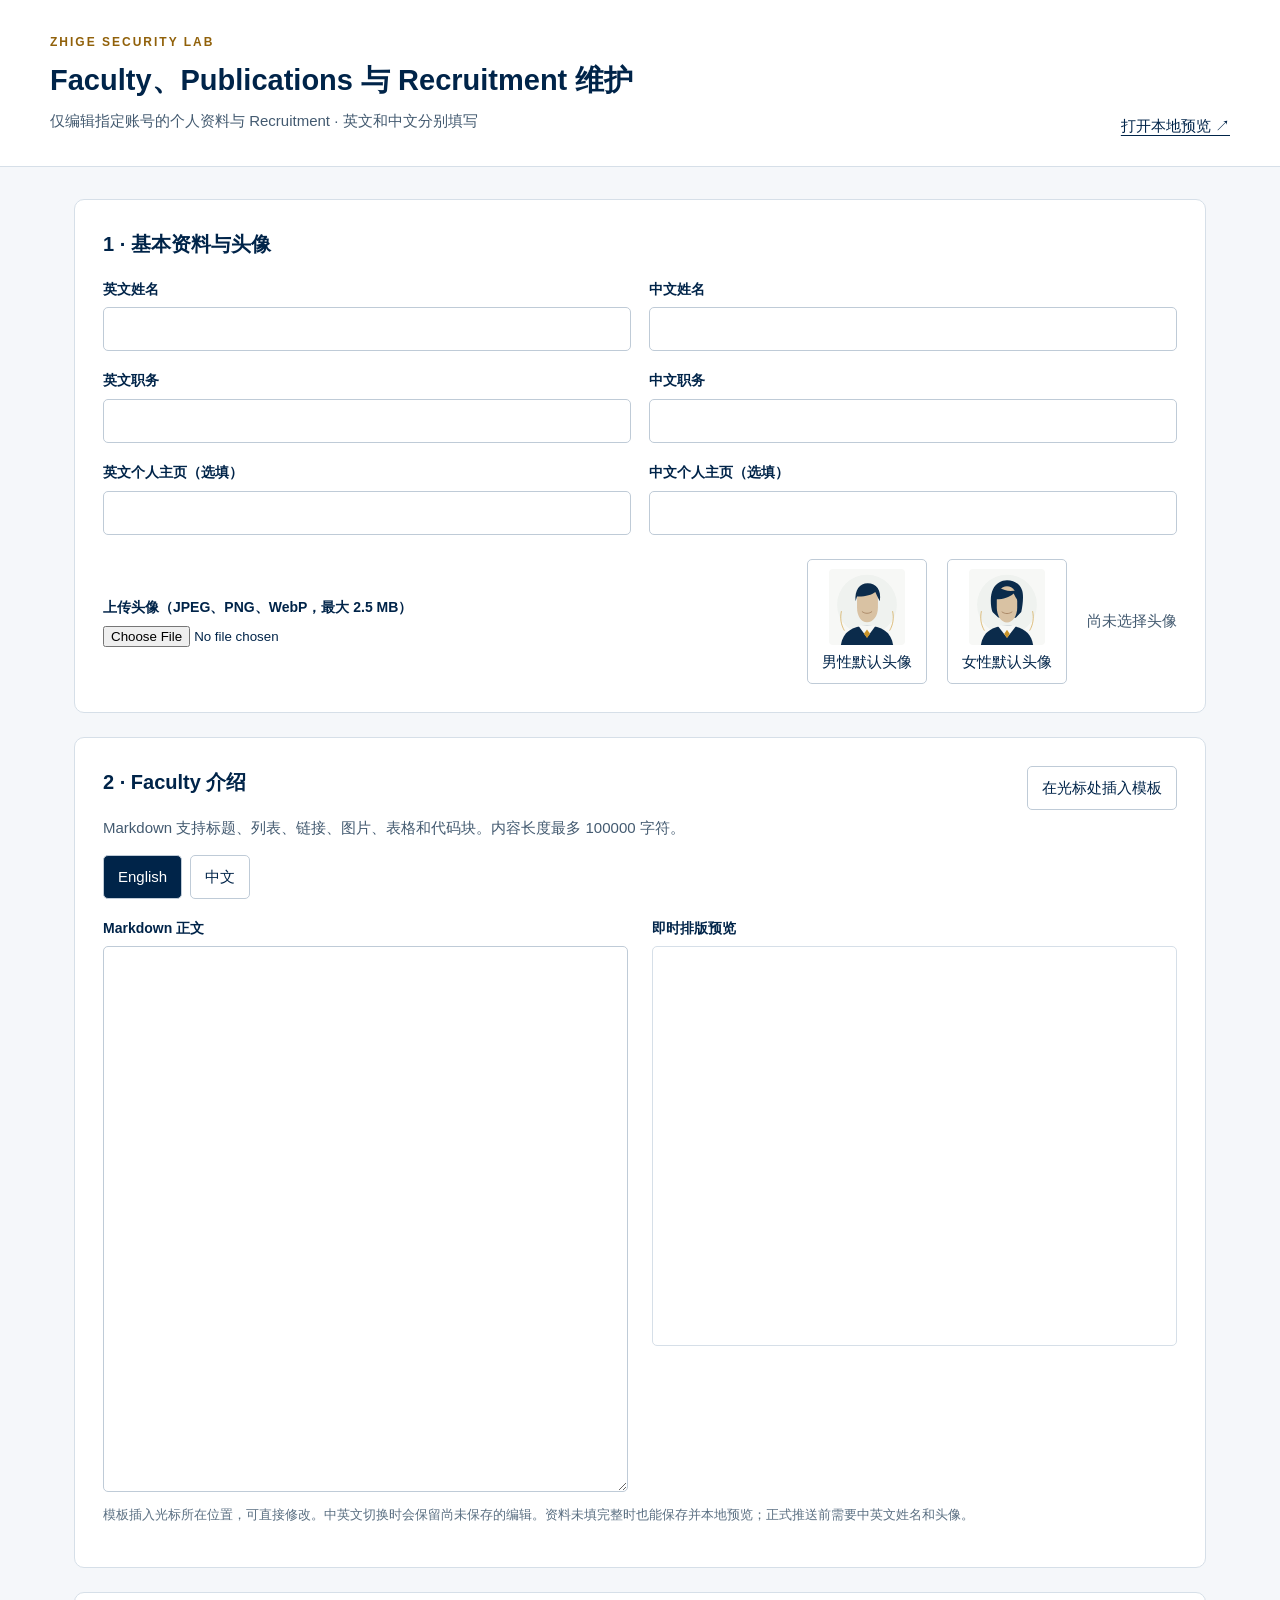
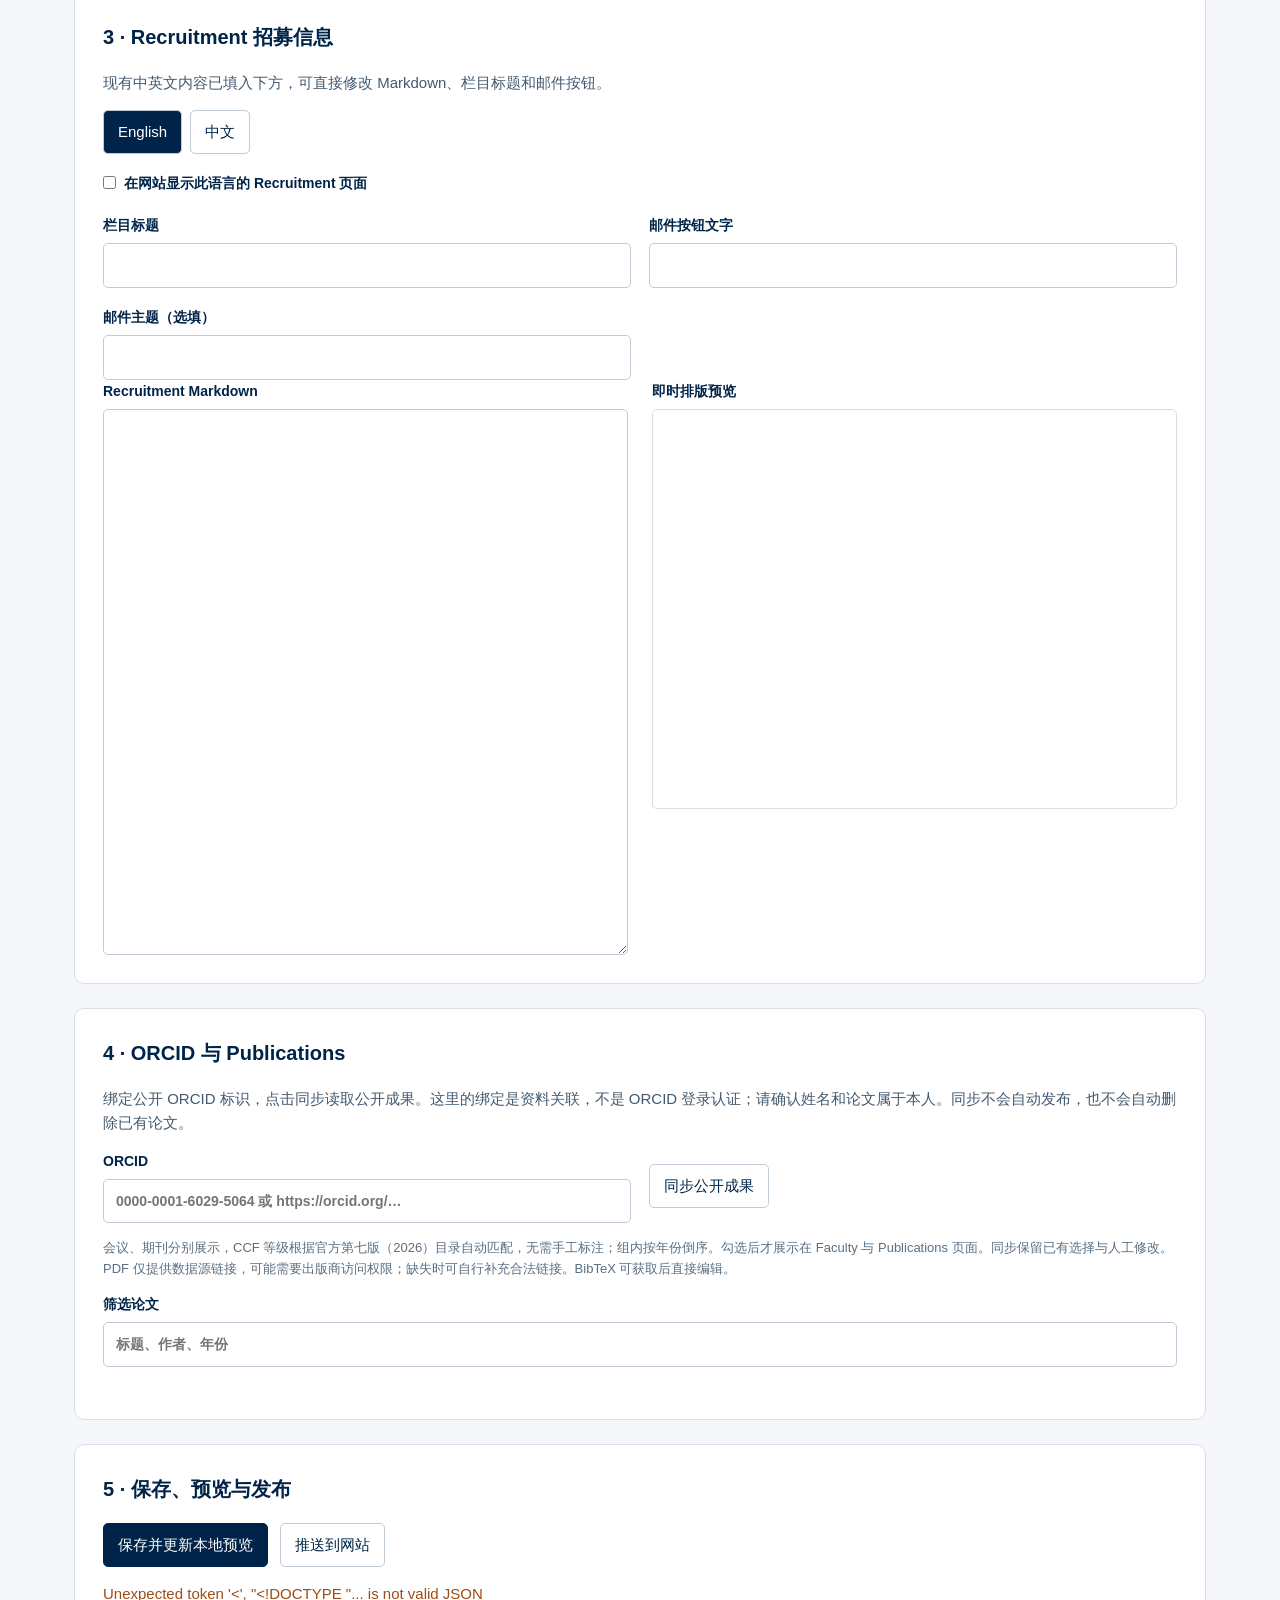
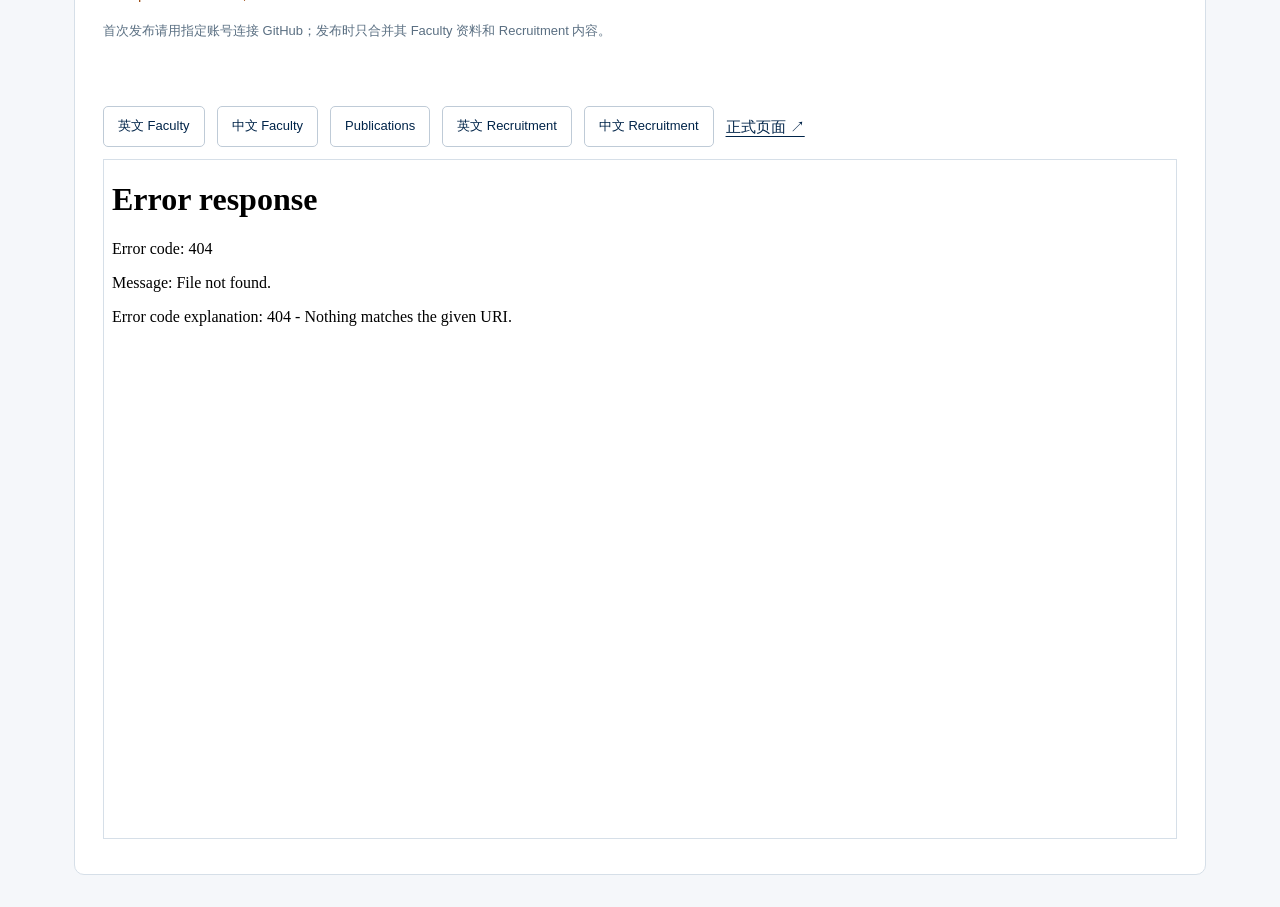
==== commit b1dd0821: "Test automatic official CCF 2026 venue ranking without faculty grade input" ====
--- a/faculty_editor/index.html
+++ b/faculty_editor/index.html
@@ -6,7 +6,7 @@
 <section class="card"><h2>4 · ORCID 与 Publications</h2>
 <p>绑定公开 ORCID 标识，点击同步读取公开成果。这里的绑定是资料关联，不是 ORCID 登录认证；请确认姓名和论文属于本人。同步不会自动发布，也不会自动删除已有论文。</p>
 <div class="columns"><label>ORCID<input id="orcid" placeholder="0000-0001-6029-5064 或 https://orcid.org/…"></label><div class="actions"><button type="button" id="orcid-sync">同步公开成果</button></div></div>
-<p id="orcid-status" role="status"></p><p class="hint">会议、期刊分别展示，层次 A/B/C 由本人确认（不自动声称 CCF 分级）；组内按年份倒序。勾选后才展示在 Faculty 与 Publications 页面。同步保留已有选择与人工修改。PDF 仅提供数据源链接，可能需要出版商访问权限；缺失时可自行补充合法链接。BibTeX 可获取后直接编辑。</p>
+<p id="orcid-status" role="status"></p><p class="hint">会议、期刊分别展示，CCF 等级根据官方第七版（2026）目录自动匹配，无需手工标注；组内按年份倒序。勾选后才展示在 Faculty 与 Publications 页面。同步保留已有选择与人工修改。PDF 仅提供数据源链接，可能需要出版商访问权限；缺失时可自行补充合法链接。BibTeX 可获取后直接编辑。</p>
 <label>筛选论文<input id="paper-search" type="search" placeholder="标题、作者、年份"></label><div id="papers"></div></section>
 <section class="card"><h2>5 · 保存、预览与发布</h2><div class="actions"><button type="button" id="save" class="primary">保存并更新本地预览</button><button type="button" id="publish">推送到网站</button></div><p id="message" role="status"></p><p class="hint" id="publish-hint">首次发布请用指定账号连接 GitHub；发布时只合并其 Faculty 资料和 Recruitment 内容。</p><div id="connection"></div><div class="preview-controls"><button type="button" data-preview="en">英文 Faculty</button><button type="button" data-preview="zh">中文 Faculty</button><button type="button" data-preview="publications">Publications</button><button type="button" data-preview="recruitment-en">英文 Recruitment</button><button type="button" data-preview="recruitment-zh">中文 Recruitment</button><a id="live-link" href="https://zhigesecuritylab.github.io/people/faculty/" target="_blank" rel="noopener">正式页面 ↗</a></div><iframe id="site-preview" title="本地页面预览" src="/preview/people/faculty/"></iframe></section></main>
 <script src="editor.js"></script></body></html>
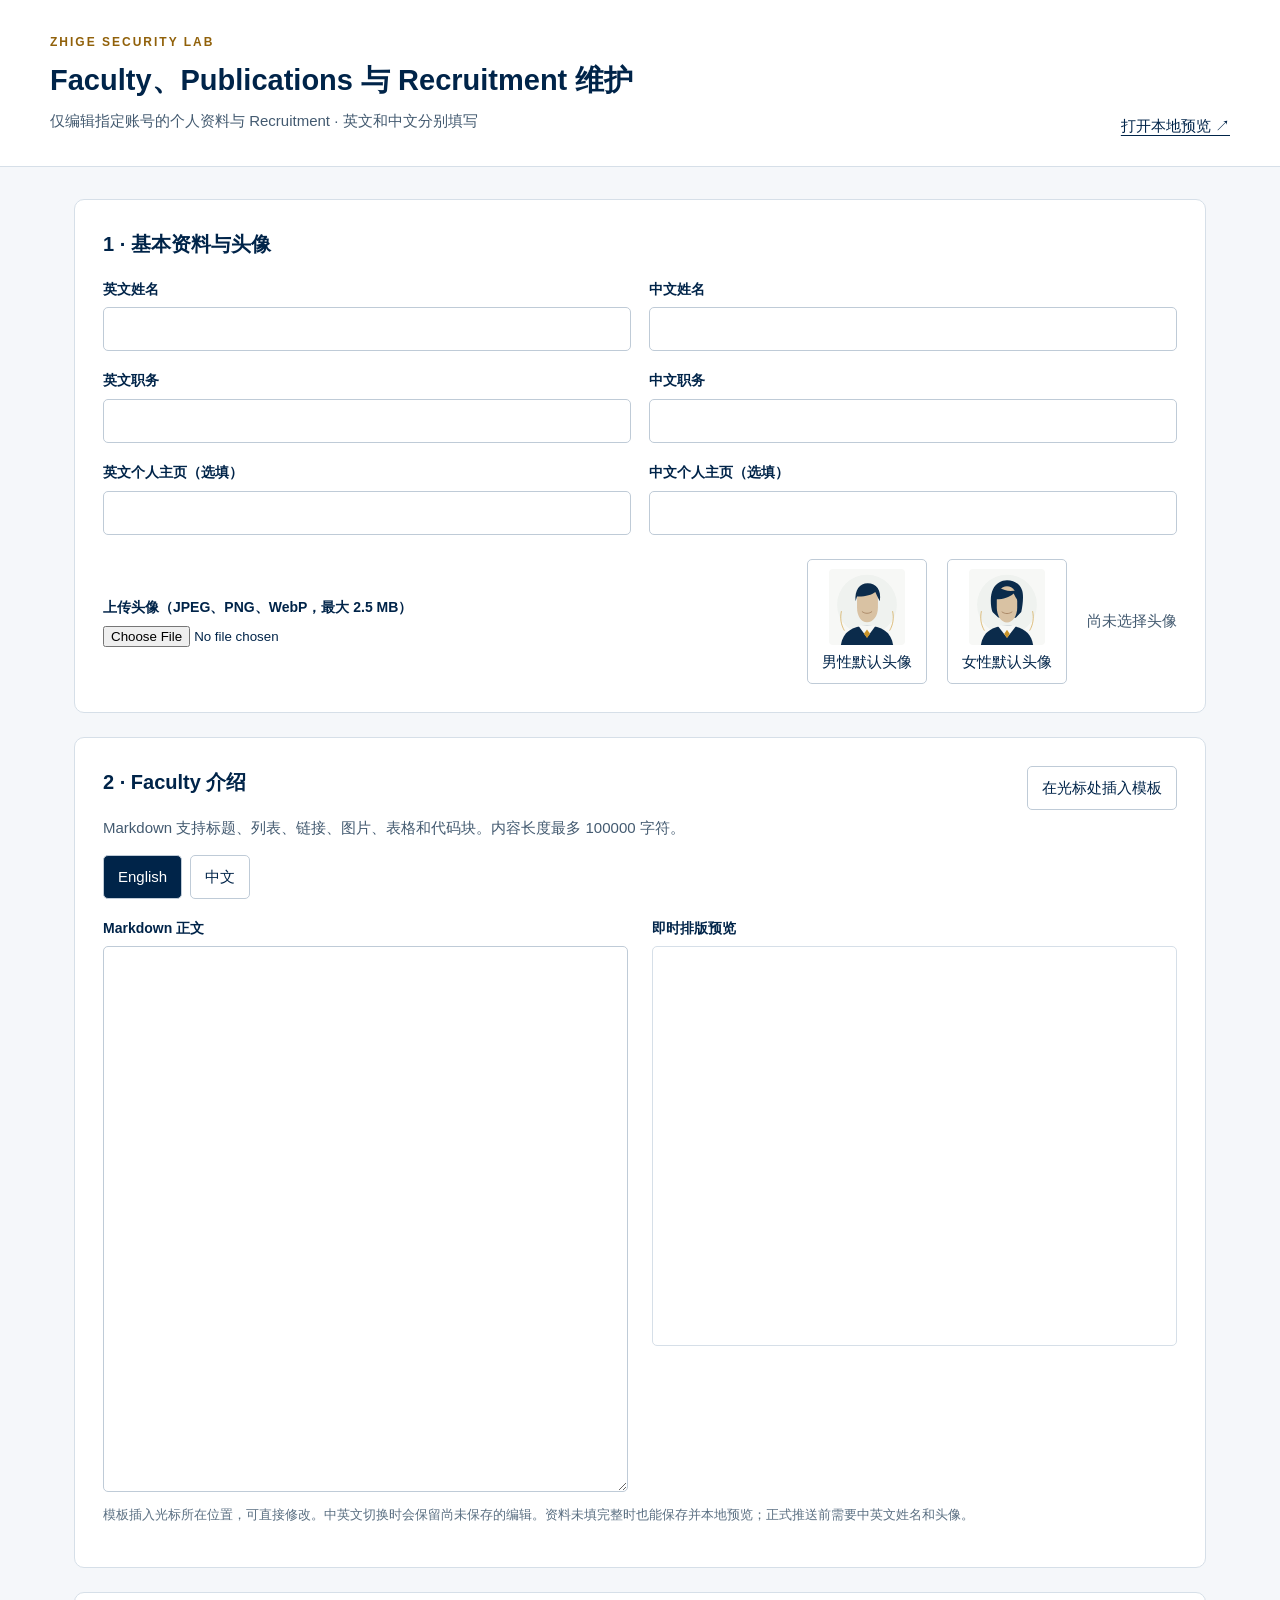
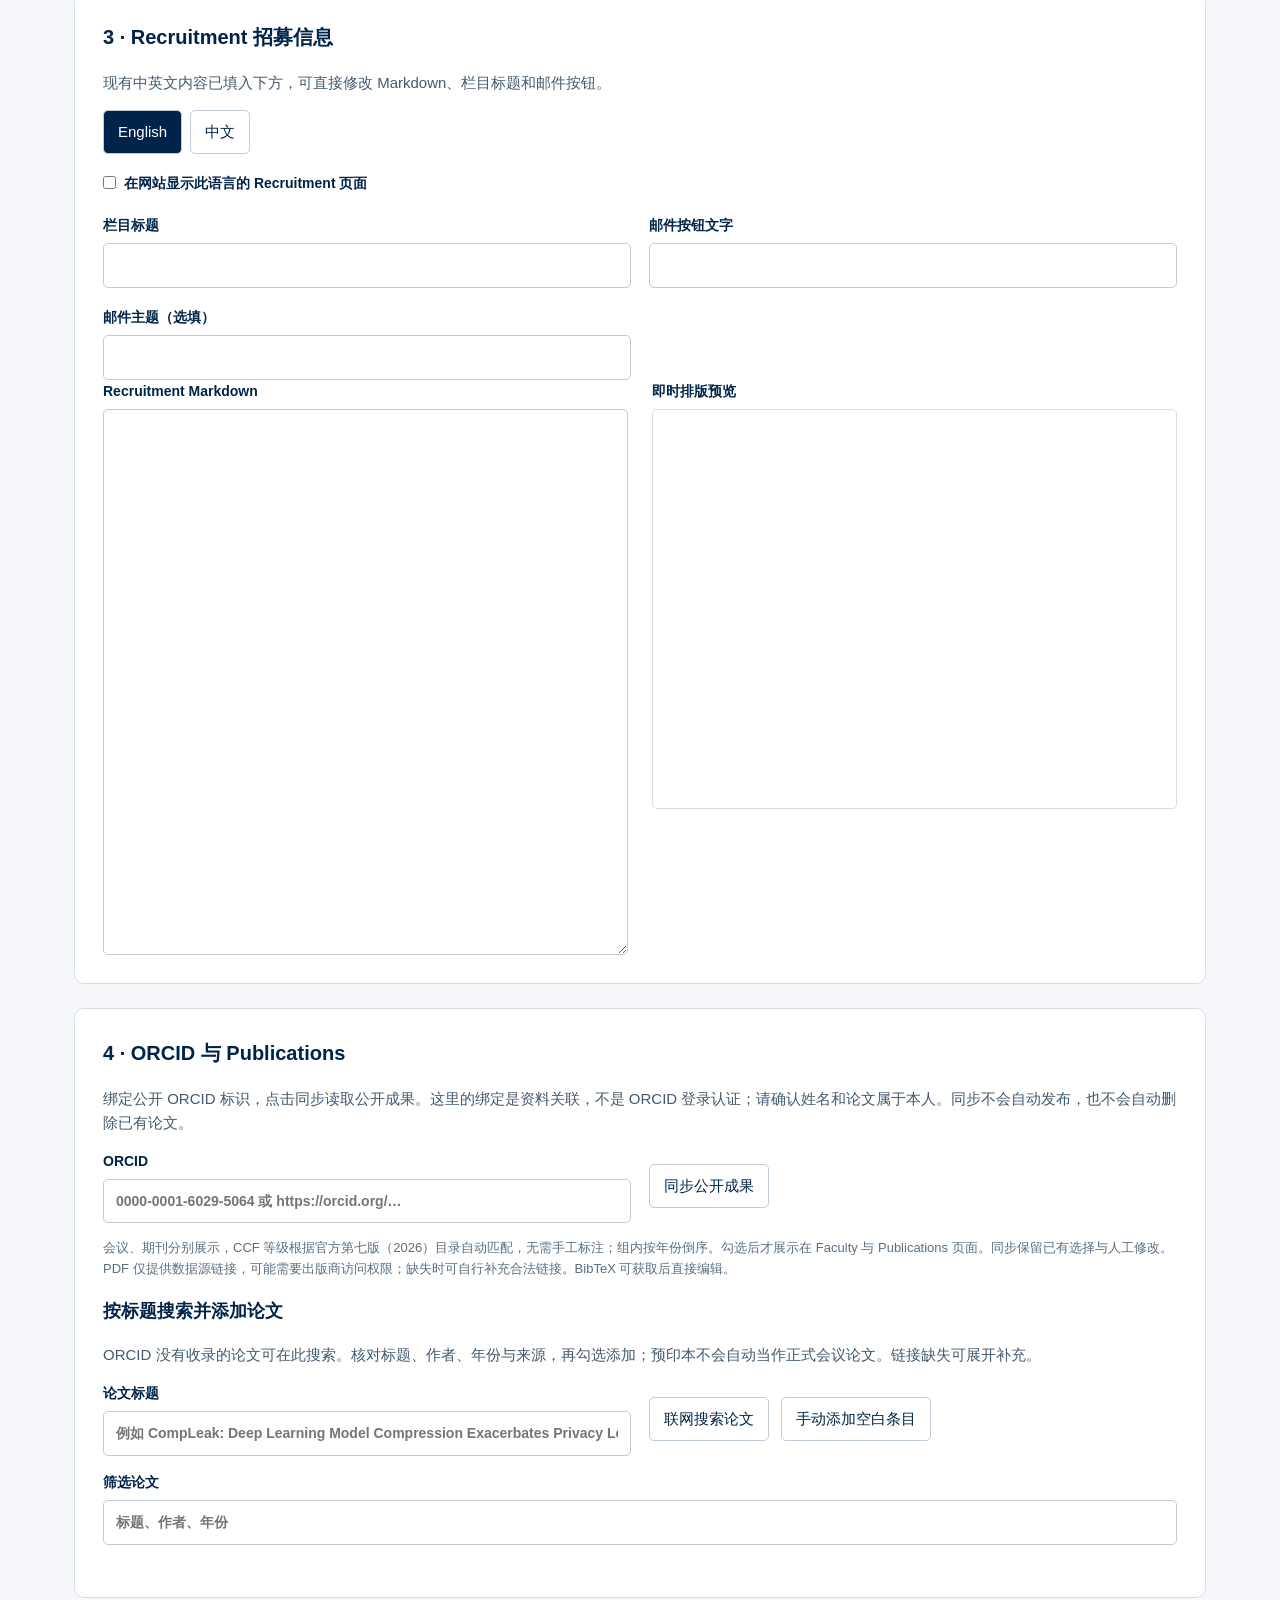
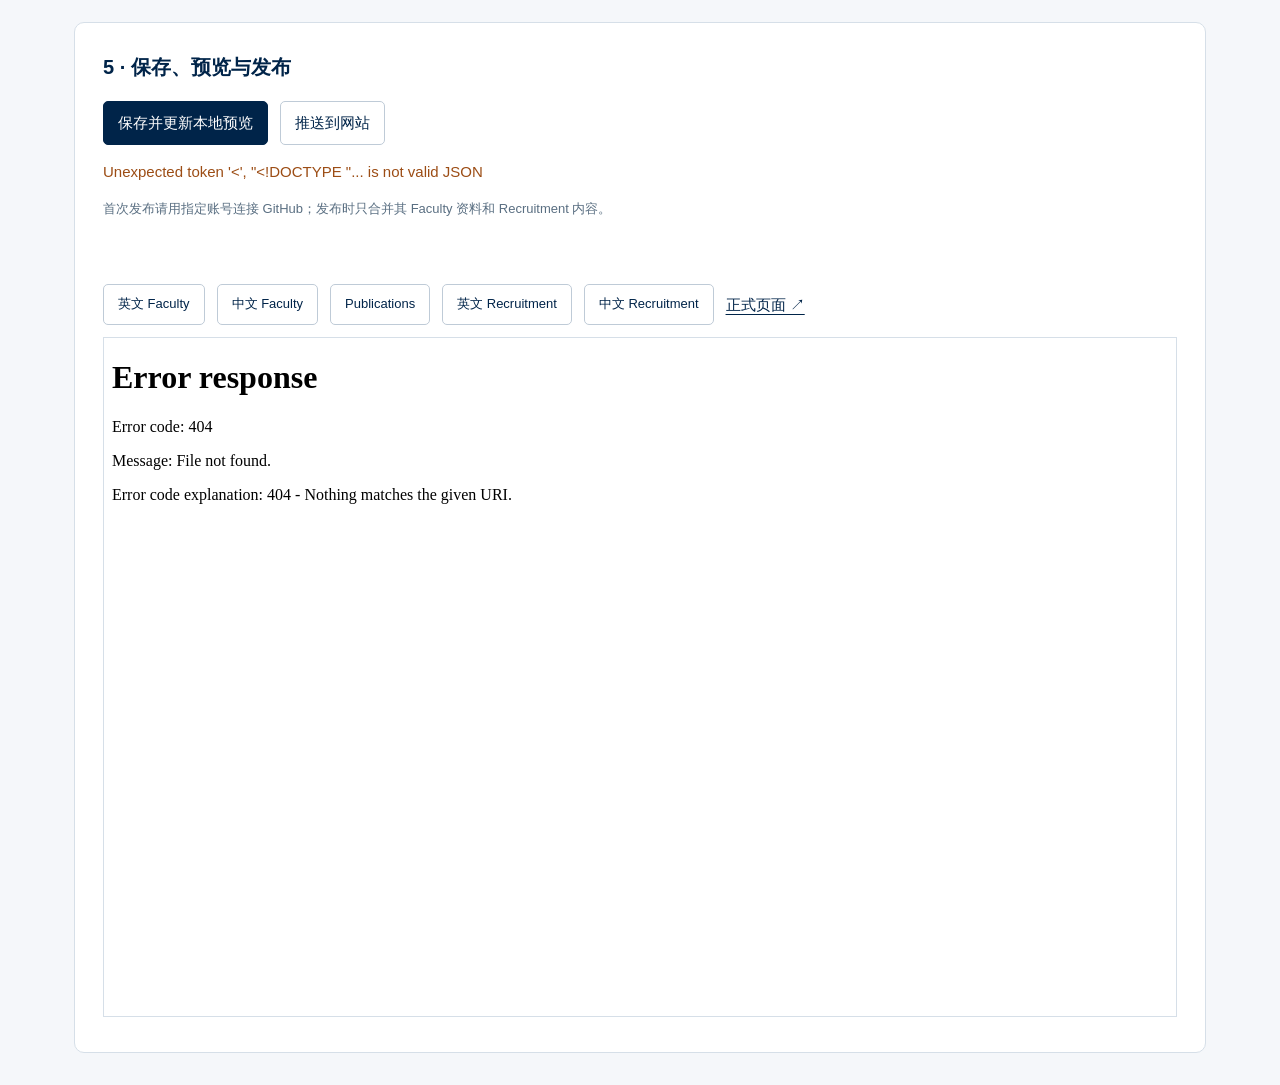
==== commit 4f8c2f7e: "Add title-based publication discovery and manual paper entry to Faculty test editor" ====
--- a/faculty_editor/index.html
+++ b/faculty_editor/index.html
@@ -7,6 +7,7 @@
 <p>绑定公开 ORCID 标识，点击同步读取公开成果。这里的绑定是资料关联，不是 ORCID 登录认证；请确认姓名和论文属于本人。同步不会自动发布，也不会自动删除已有论文。</p>
 <div class="columns"><label>ORCID<input id="orcid" placeholder="0000-0001-6029-5064 或 https://orcid.org/…"></label><div class="actions"><button type="button" id="orcid-sync">同步公开成果</button></div></div>
 <p id="orcid-status" role="status"></p><p class="hint">会议、期刊分别展示，CCF 等级根据官方第七版（2026）目录自动匹配，无需手工标注；组内按年份倒序。勾选后才展示在 Faculty 与 Publications 页面。同步保留已有选择与人工修改。PDF 仅提供数据源链接，可能需要出版商访问权限；缺失时可自行补充合法链接。BibTeX 可获取后直接编辑。</p>
+<h3>按标题搜索并添加论文</h3><p>ORCID 没有收录的论文可在此搜索。核对标题、作者、年份与来源，再勾选添加；预印本不会自动当作正式会议论文。链接缺失可展开补充。</p><div class="columns"><label>论文标题<input id="paper-title-query" placeholder="例如 CompLeak: Deep Learning Model Compression Exacerbates Privacy Leakage"></label><div class="actions"><button type="button" id="paper-title-search">联网搜索论文</button><button type="button" id="paper-blank">手动添加空白条目</button></div></div><p id="paper-search-status" role="status"></p><div id="paper-search-results"></div><button type="button" id="paper-search-add" hidden>添加勾选的搜索结果</button>
 <label>筛选论文<input id="paper-search" type="search" placeholder="标题、作者、年份"></label><div id="papers"></div></section>
 <section class="card"><h2>5 · 保存、预览与发布</h2><div class="actions"><button type="button" id="save" class="primary">保存并更新本地预览</button><button type="button" id="publish">推送到网站</button></div><p id="message" role="status"></p><p class="hint" id="publish-hint">首次发布请用指定账号连接 GitHub；发布时只合并其 Faculty 资料和 Recruitment 内容。</p><div id="connection"></div><div class="preview-controls"><button type="button" data-preview="en">英文 Faculty</button><button type="button" data-preview="zh">中文 Faculty</button><button type="button" data-preview="publications">Publications</button><button type="button" data-preview="recruitment-en">英文 Recruitment</button><button type="button" data-preview="recruitment-zh">中文 Recruitment</button><a id="live-link" href="https://zhigesecuritylab.github.io/people/faculty/" target="_blank" rel="noopener">正式页面 ↗</a></div><iframe id="site-preview" title="本地页面预览" src="/preview/people/faculty/"></iframe></section></main>
 <script src="editor.js"></script></body></html>
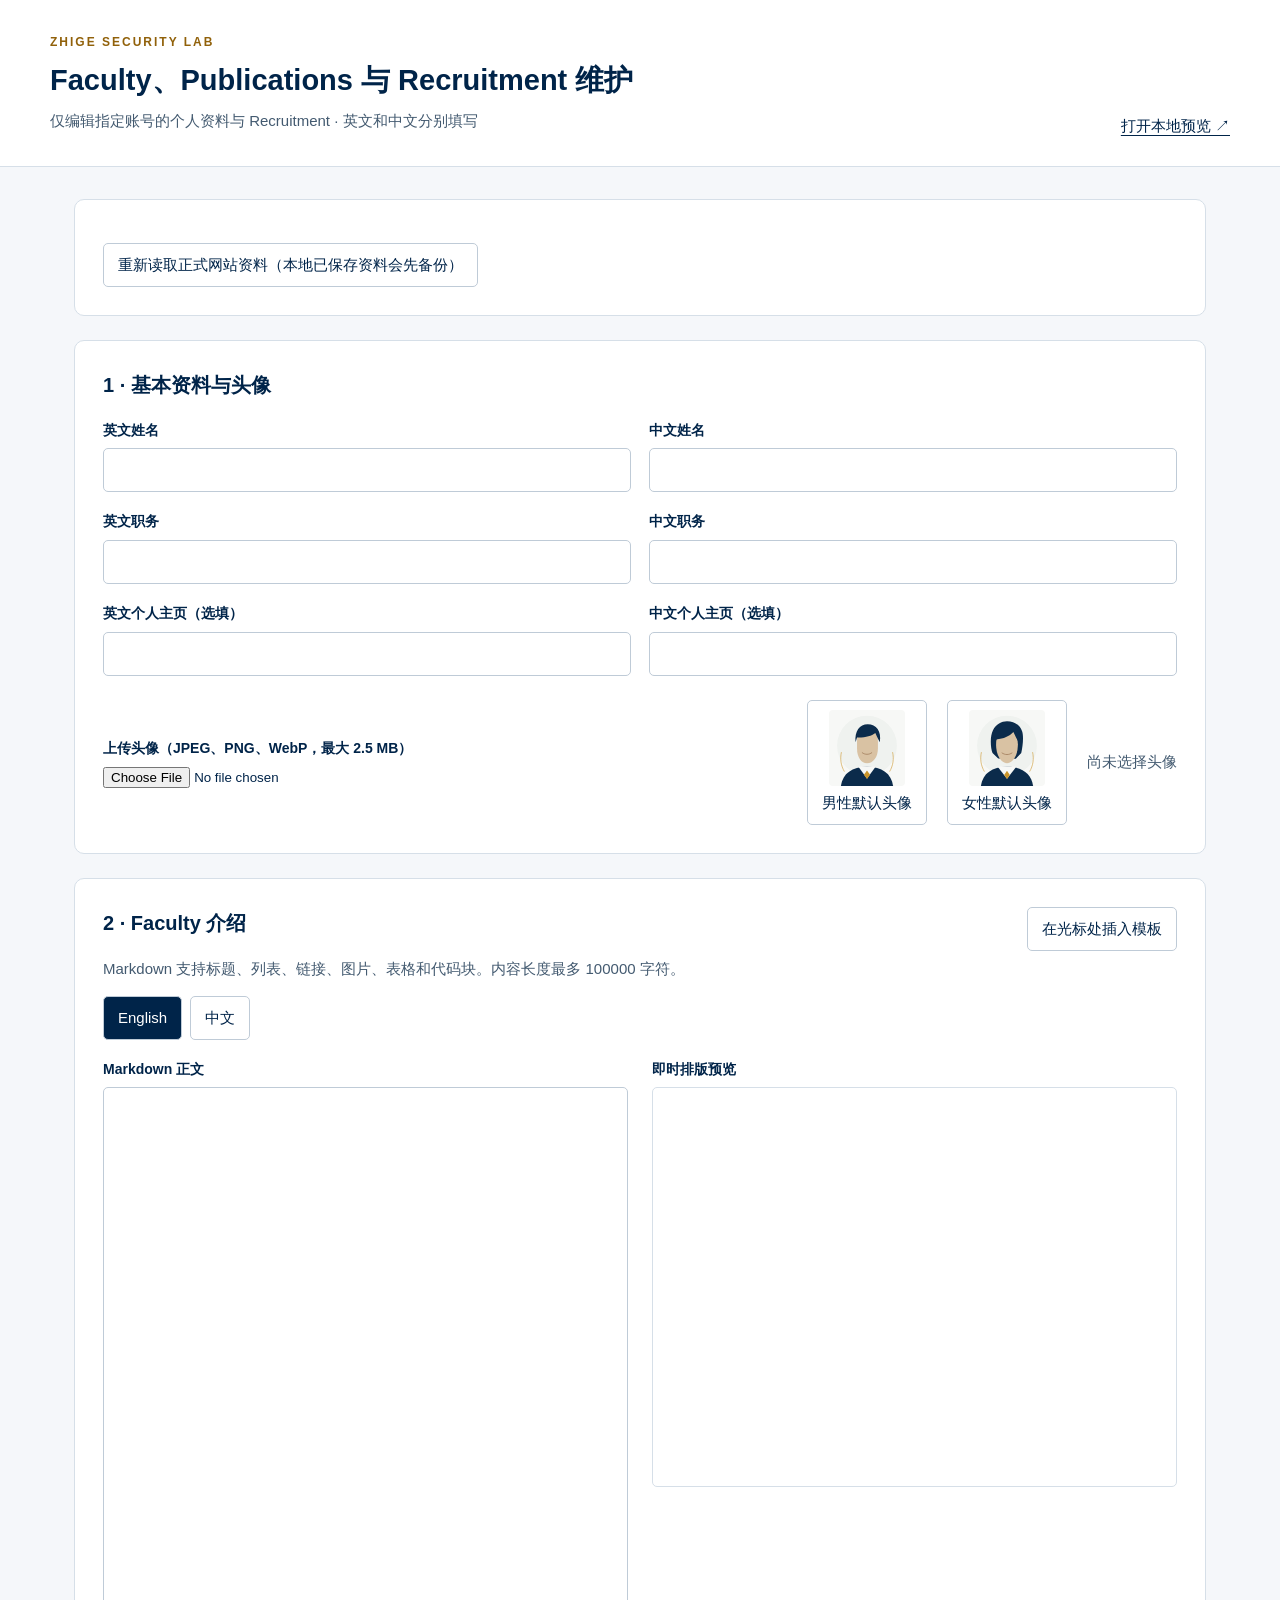
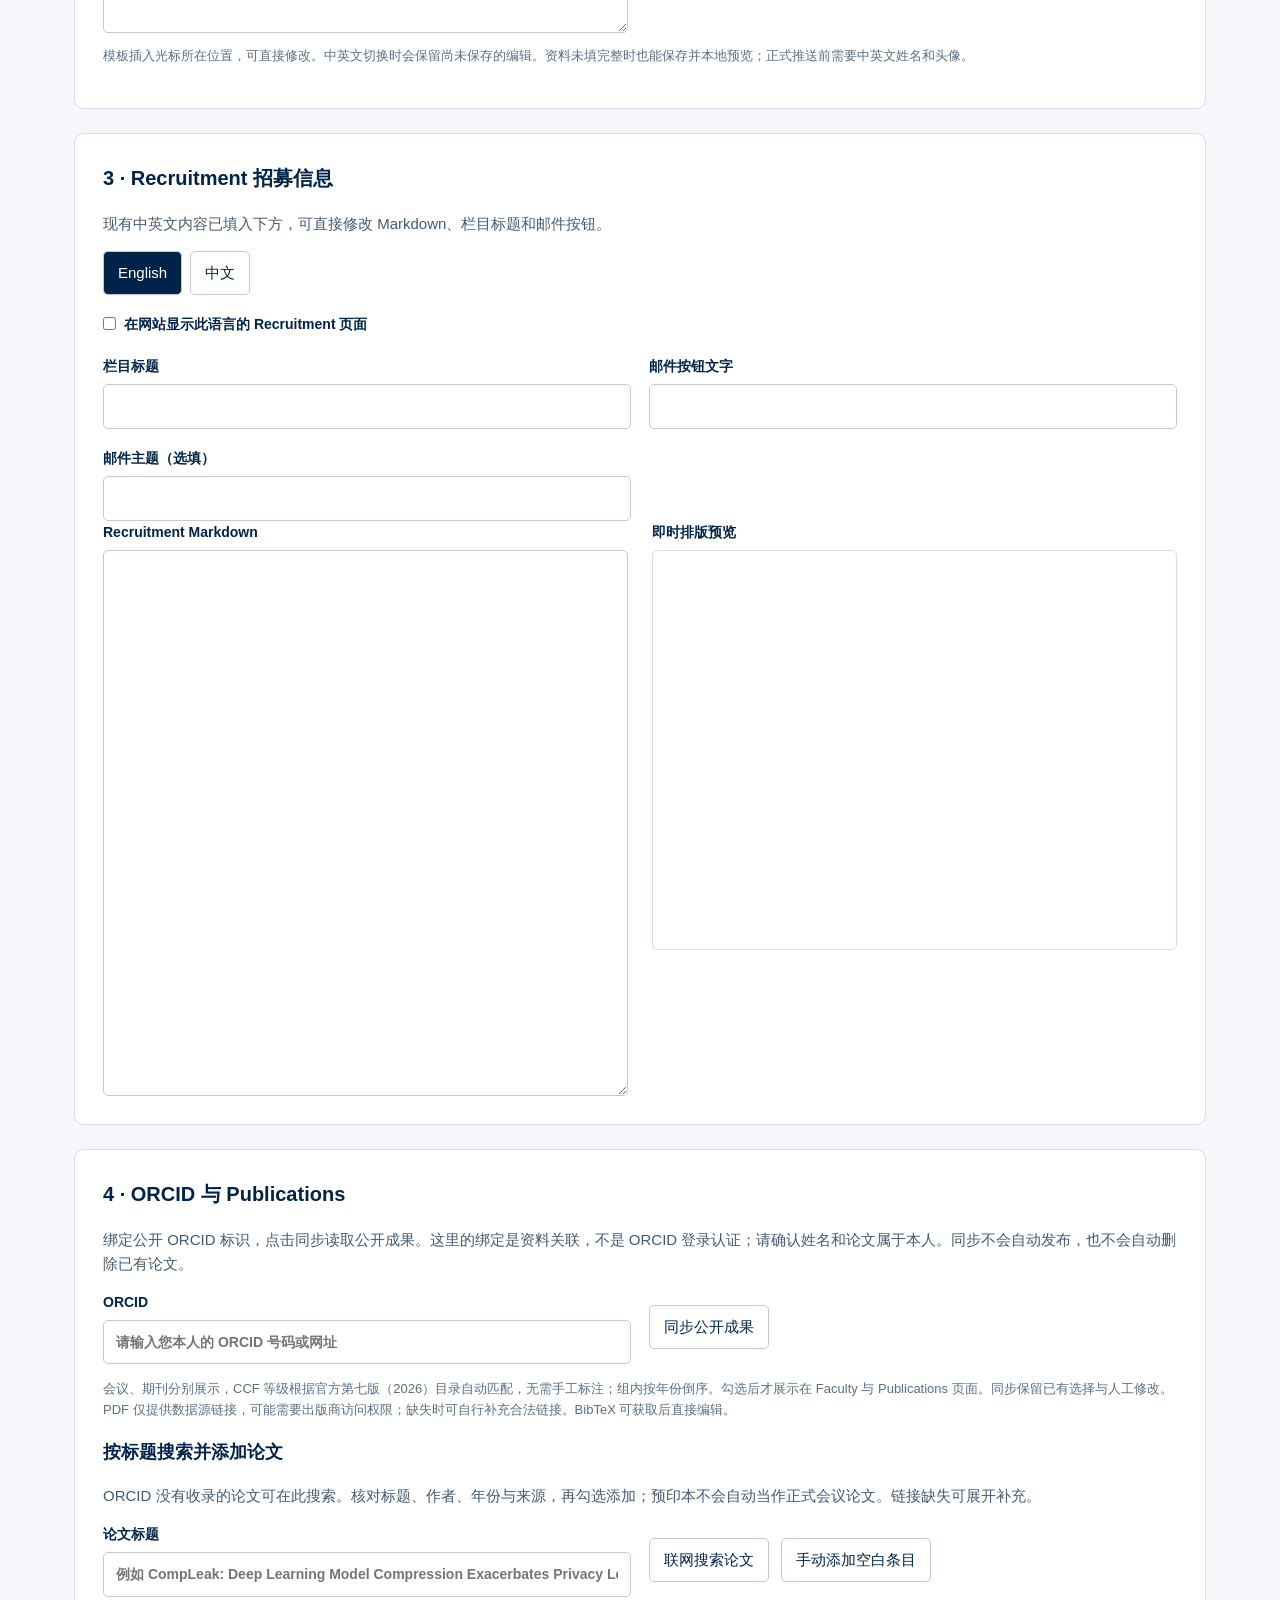
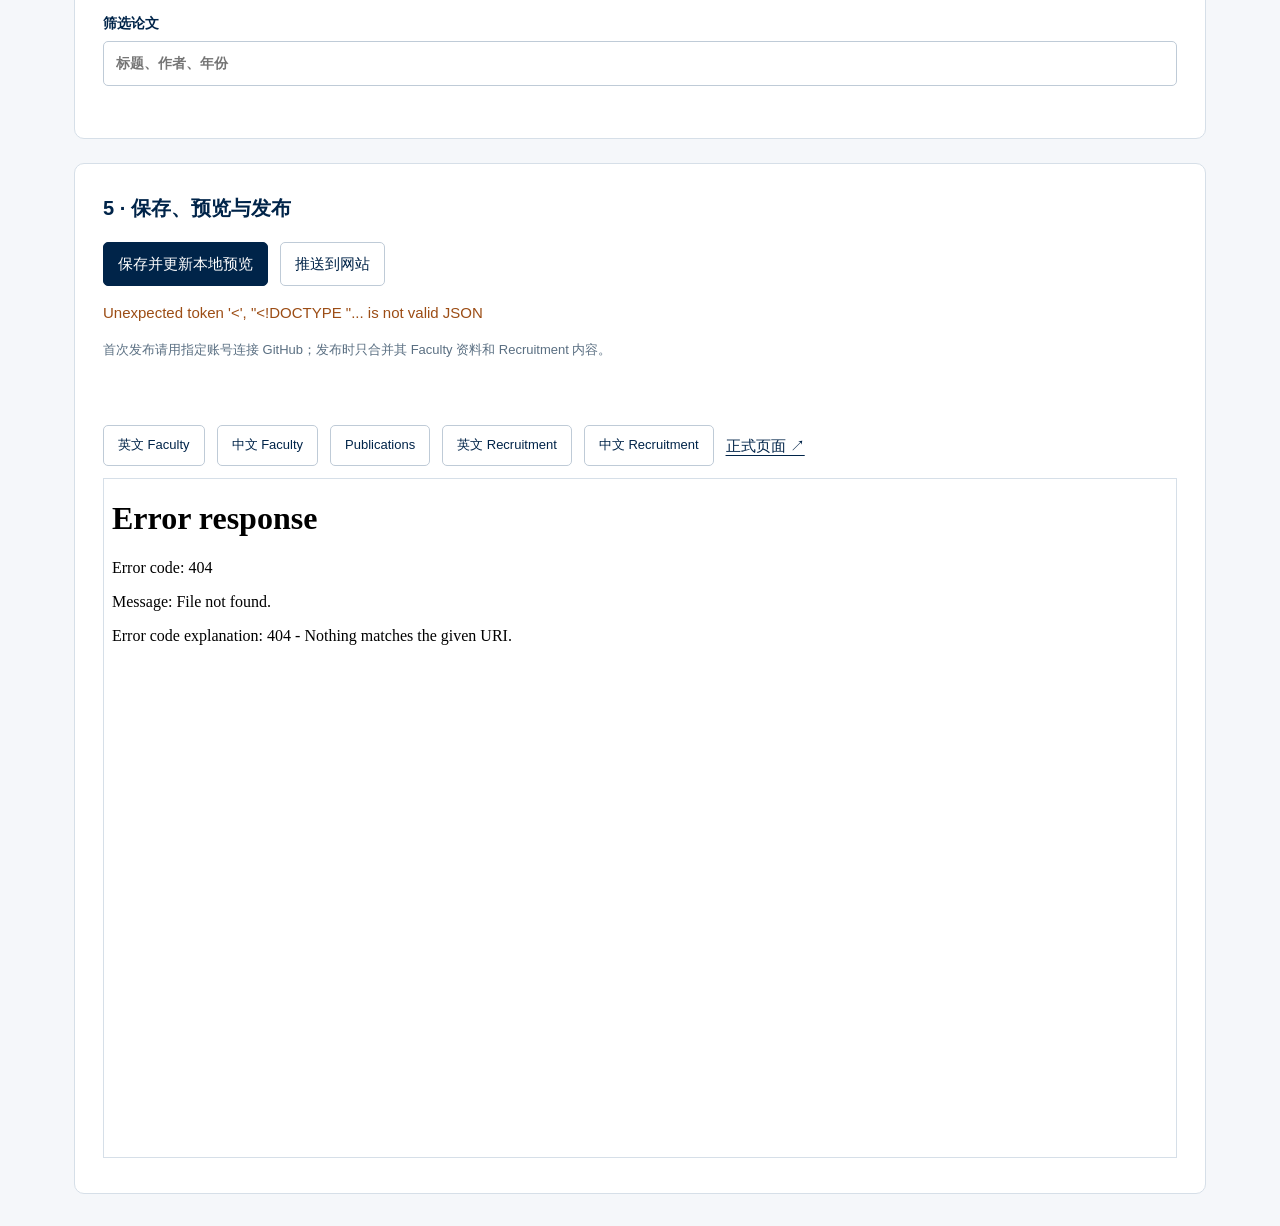
==== commit ce32d7cf: "Fix garrisongys production sync and discover official USENIX publications" ====
--- a/faculty_editor/index.html
+++ b/faculty_editor/index.html
@@ -1,11 +1,11 @@
 <!doctype html><html lang="zh-CN"><head><meta charset="utf-8"><meta name="viewport" content="width=device-width,initial-scale=1"><title>Faculty 资料维护 · Zhige Security Lab</title><link rel="stylesheet" href="style.css"></head><body>
 <header><div><p class="eyebrow">ZHIGE SECURITY LAB</p><h1>Faculty、Publications 与 Recruitment 维护</h1><p id="editor-scope">仅编辑指定账号的个人资料与 Recruitment · 英文和中文分别填写</p></div><a href="/preview/people/faculty/" target="_blank" rel="noopener">打开本地预览 ↗</a></header>
-<main><section class="card"><h2>1 · 基本资料与头像</h2><div class="columns"><label>英文姓名<input id="en-name" autocomplete="name"></label><label>中文姓名<input id="zh-name"></label><label>英文职务<input id="en-role"></label><label>中文职务<input id="zh-role"></label><label>英文个人主页（选填）<input id="en-url" type="url"></label><label>中文个人主页（选填）<input id="zh-url" type="url"></label></div><div class="avatar"><label>上传头像（JPEG、PNG、WebP，最大 2.5 MB）<input id="avatar" type="file" accept="image/jpeg,image/png,image/webp"></label><button type="button" data-avatar="assets/people/default-male.svg"><img src="/assets/people/default-male.svg" alt="">男性默认头像</button><button type="button" data-avatar="assets/people/default-female.svg"><img src="/assets/people/default-female.svg" alt="">女性默认头像</button><img id="avatar-preview" alt="头像预览" hidden><span id="avatar-empty">尚未选择头像</span></div></section>
+<main><section class="card"><p id="sync-status" role="status"></p><button type="button" id="sync-official">重新读取正式网站资料（本地已保存资料会先备份）</button></section><section class="card"><h2>1 · 基本资料与头像</h2><div class="columns"><label>英文姓名<input id="en-name" autocomplete="name"></label><label>中文姓名<input id="zh-name"></label><label>英文职务<input id="en-role"></label><label>中文职务<input id="zh-role"></label><label>英文个人主页（选填）<input id="en-url" type="url"></label><label>中文个人主页（选填）<input id="zh-url" type="url"></label></div><div class="avatar"><label>上传头像（JPEG、PNG、WebP，最大 2.5 MB）<input id="avatar" type="file" accept="image/jpeg,image/png,image/webp"></label><button type="button" data-avatar="assets/people/default-male.svg"><img src="/assets/people/default-male.svg" alt="">男性默认头像</button><button type="button" data-avatar="assets/people/default-female.svg"><img src="/assets/people/default-female.svg" alt="">女性默认头像</button><img id="avatar-preview" alt="头像预览" hidden><span id="avatar-empty">尚未选择头像</span></div></section>
 <section class="card"><div class="heading"><div><h2>2 · Faculty 介绍</h2><p>Markdown 支持标题、列表、链接、图片、表格和代码块。内容长度最多 100000 字符。</p></div><button type="button" id="template">在光标处插入模板</button></div><div class="tabs"><button type="button" data-lang="en" class="active">English</button><button type="button" data-lang="zh">中文</button></div><div class="markdown-grid"><label>Markdown 正文<textarea id="markdown" rows="22" spellcheck="false"></textarea></label><div><span class="label">即时排版预览</span><div id="markdown-preview" class="markdown-preview"></div></div></div><p class="hint">模板插入光标所在位置，可直接修改。中英文切换时会保留尚未保存的编辑。资料未填完整时也能保存并本地预览；正式推送前需要中英文姓名和头像。</p></section>
 <section class="card"><div class="heading"><div><h2>3 · Recruitment 招募信息</h2><p>现有中英文内容已填入下方，可直接修改 Markdown、栏目标题和邮件按钮。</p></div></div><div class="tabs"><button type="button" data-recruitment-lang="en" class="active">English</button><button type="button" data-recruitment-lang="zh">中文</button></div><label class="checkbox"><input id="recruitment-enabled" type="checkbox"> 在网站显示此语言的 Recruitment 页面</label><div class="columns"><label>栏目标题<input id="recruitment-title"></label><label>邮件按钮文字<input id="recruitment-cta"></label><label>邮件主题（选填）<input id="recruitment-subject"></label></div><div class="markdown-grid"><label>Recruitment Markdown<textarea id="recruitment-markdown" rows="22" spellcheck="false"></textarea></label><div><span class="label">即时排版预览</span><div id="recruitment-preview" class="markdown-preview"></div></div></div></section>
 <section class="card"><h2>4 · ORCID 与 Publications</h2>
 <p>绑定公开 ORCID 标识，点击同步读取公开成果。这里的绑定是资料关联，不是 ORCID 登录认证；请确认姓名和论文属于本人。同步不会自动发布，也不会自动删除已有论文。</p>
-<div class="columns"><label>ORCID<input id="orcid" placeholder="0000-0001-6029-5064 或 https://orcid.org/…"></label><div class="actions"><button type="button" id="orcid-sync">同步公开成果</button></div></div>
+<div class="columns"><label>ORCID<input id="orcid" placeholder="请输入您本人的 ORCID 号码或网址"></label><div class="actions"><button type="button" id="orcid-sync">同步公开成果</button></div></div>
 <p id="orcid-status" role="status"></p><p class="hint">会议、期刊分别展示，CCF 等级根据官方第七版（2026）目录自动匹配，无需手工标注；组内按年份倒序。勾选后才展示在 Faculty 与 Publications 页面。同步保留已有选择与人工修改。PDF 仅提供数据源链接，可能需要出版商访问权限；缺失时可自行补充合法链接。BibTeX 可获取后直接编辑。</p>
 <h3>按标题搜索并添加论文</h3><p>ORCID 没有收录的论文可在此搜索。核对标题、作者、年份与来源，再勾选添加；预印本不会自动当作正式会议论文。链接缺失可展开补充。</p><div class="columns"><label>论文标题<input id="paper-title-query" placeholder="例如 CompLeak: Deep Learning Model Compression Exacerbates Privacy Leakage"></label><div class="actions"><button type="button" id="paper-title-search">联网搜索论文</button><button type="button" id="paper-blank">手动添加空白条目</button></div></div><p id="paper-search-status" role="status"></p><div id="paper-search-results"></div><button type="button" id="paper-search-add" hidden>添加勾选的搜索结果</button>
 <label>筛选论文<input id="paper-search" type="search" placeholder="标题、作者、年份"></label><div id="papers"></div></section>
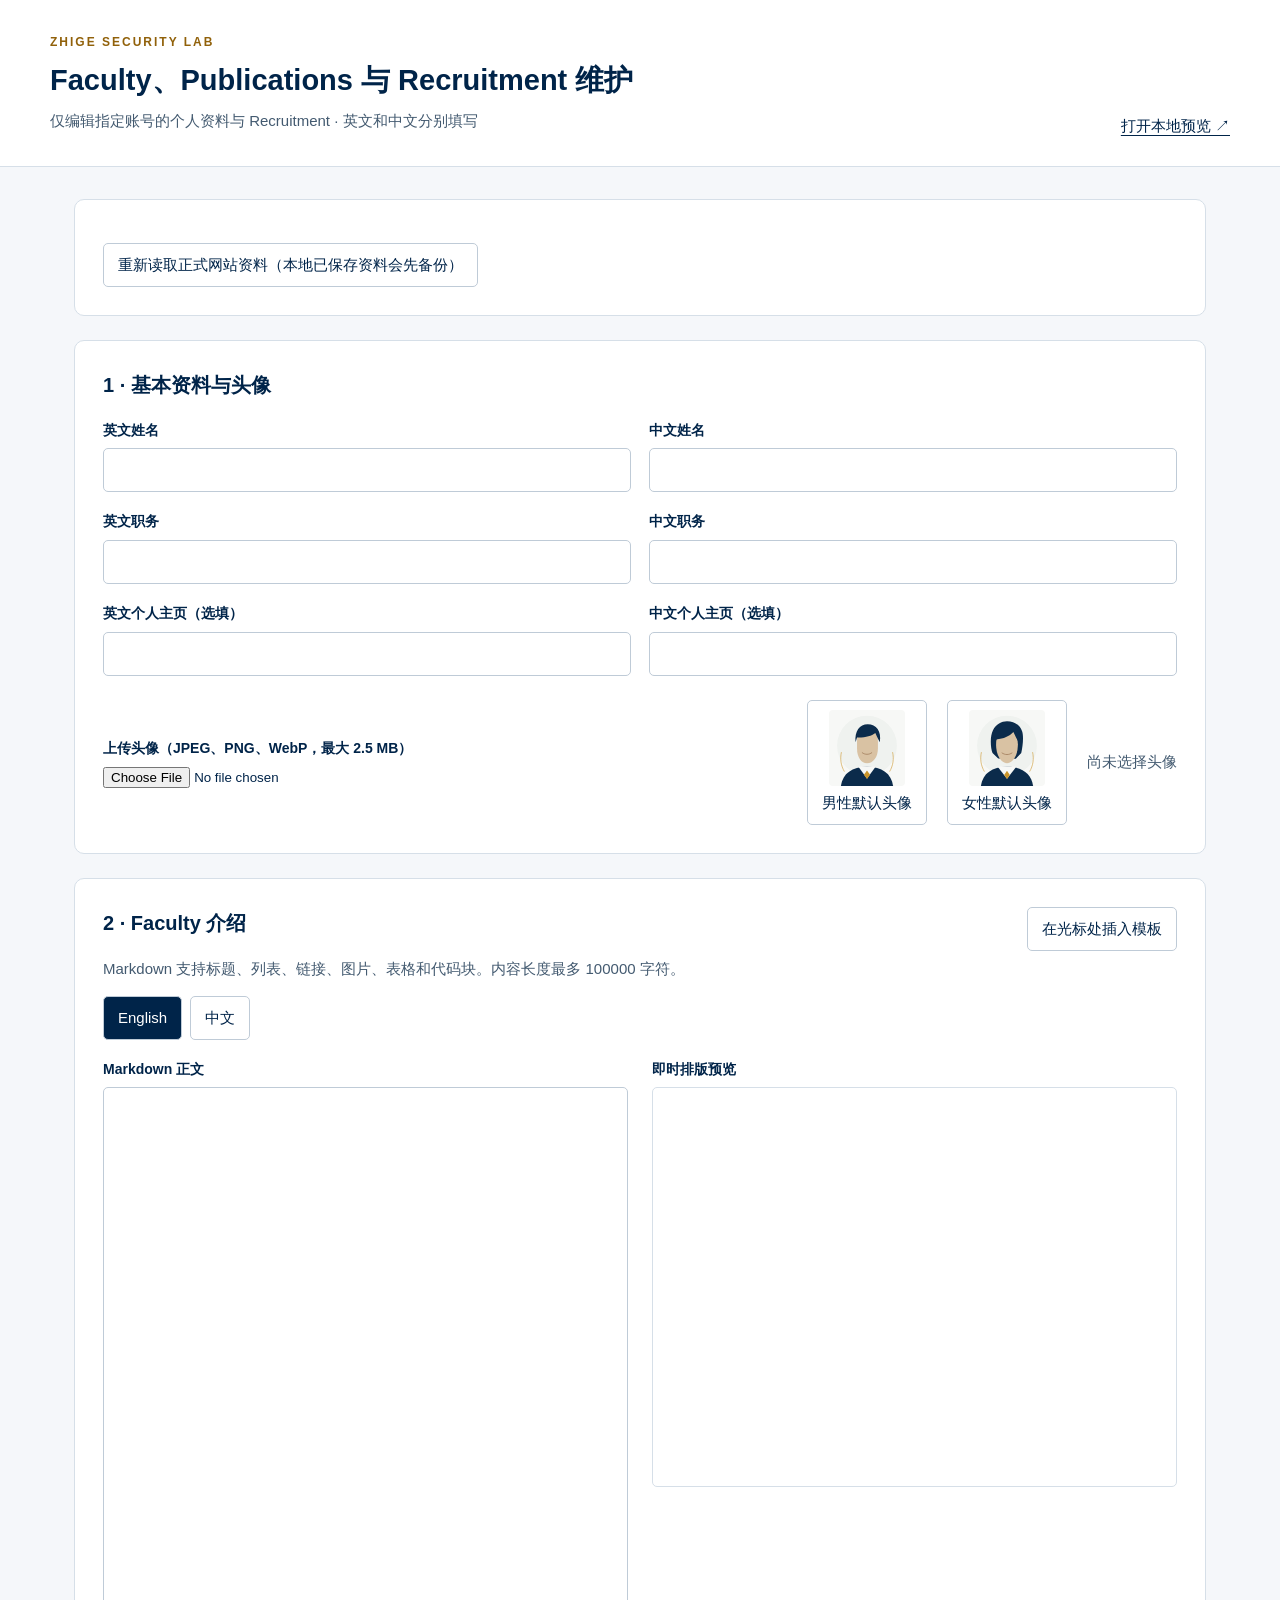
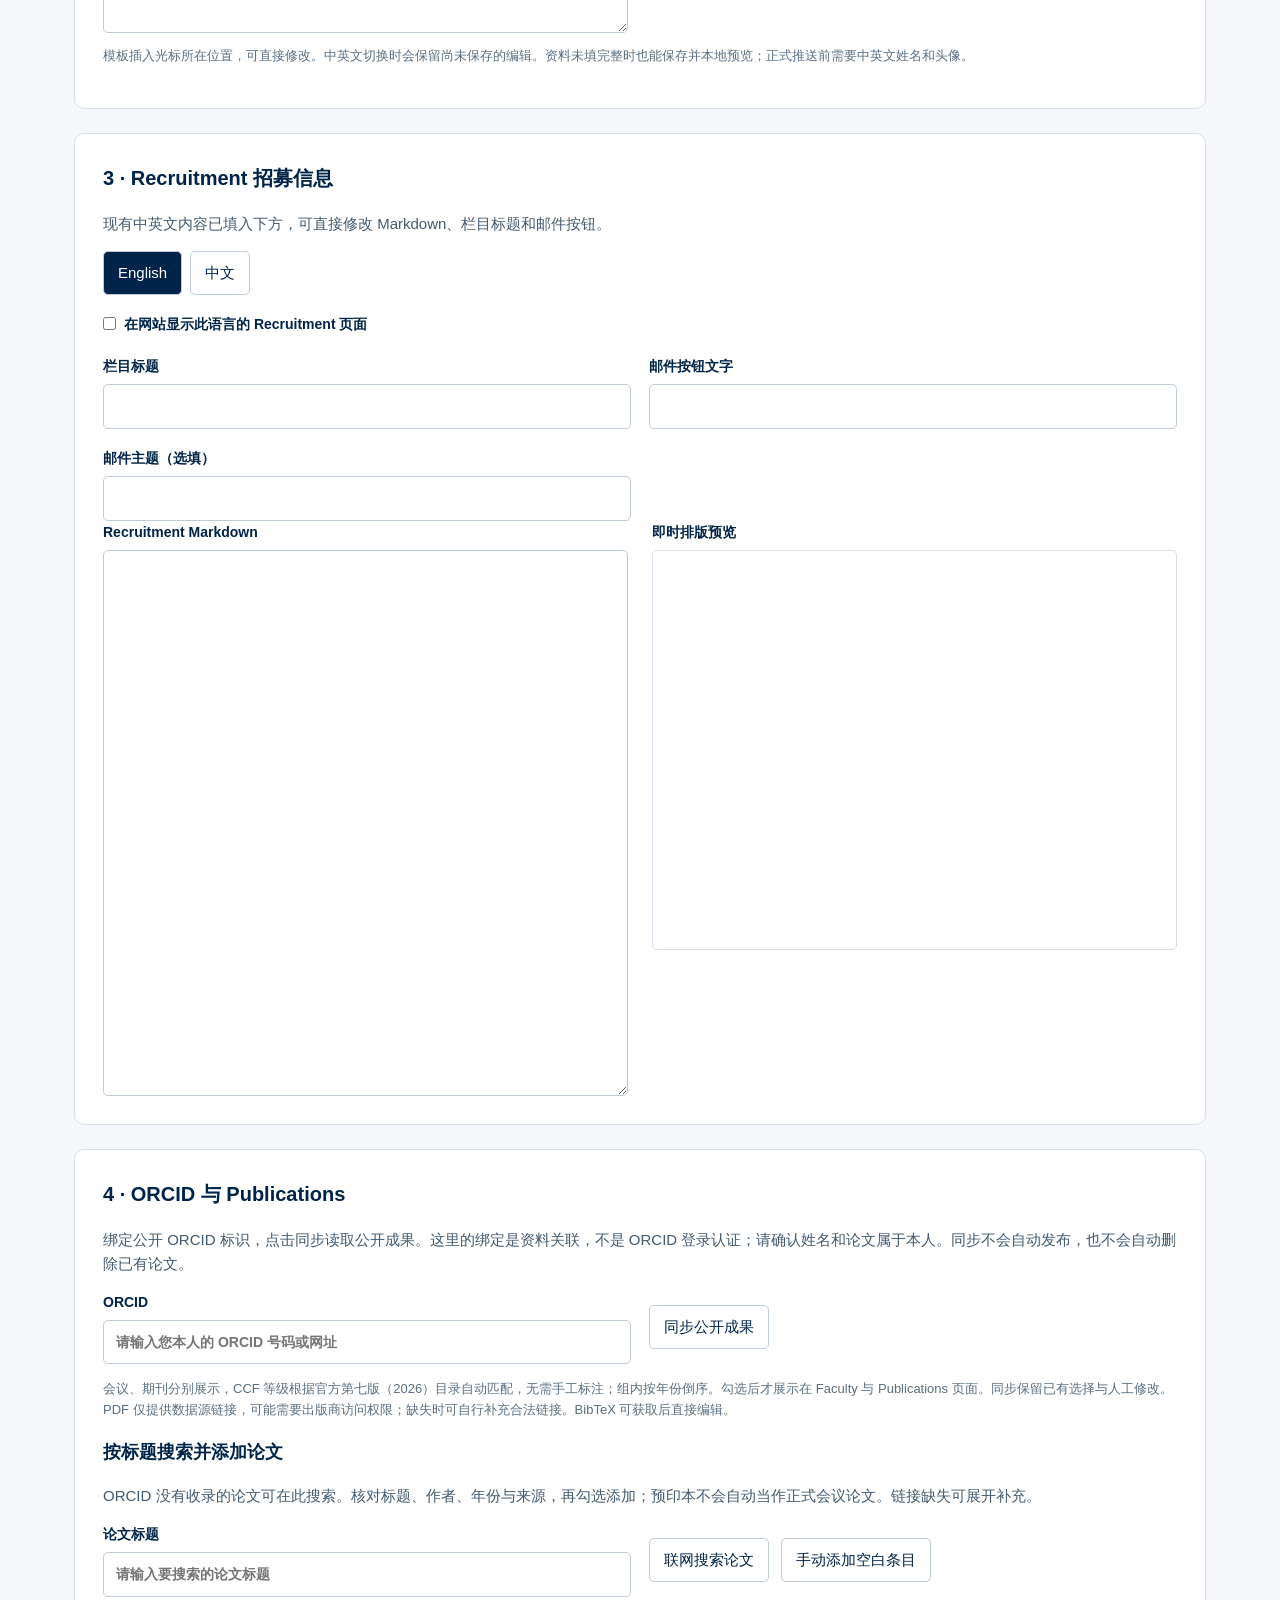
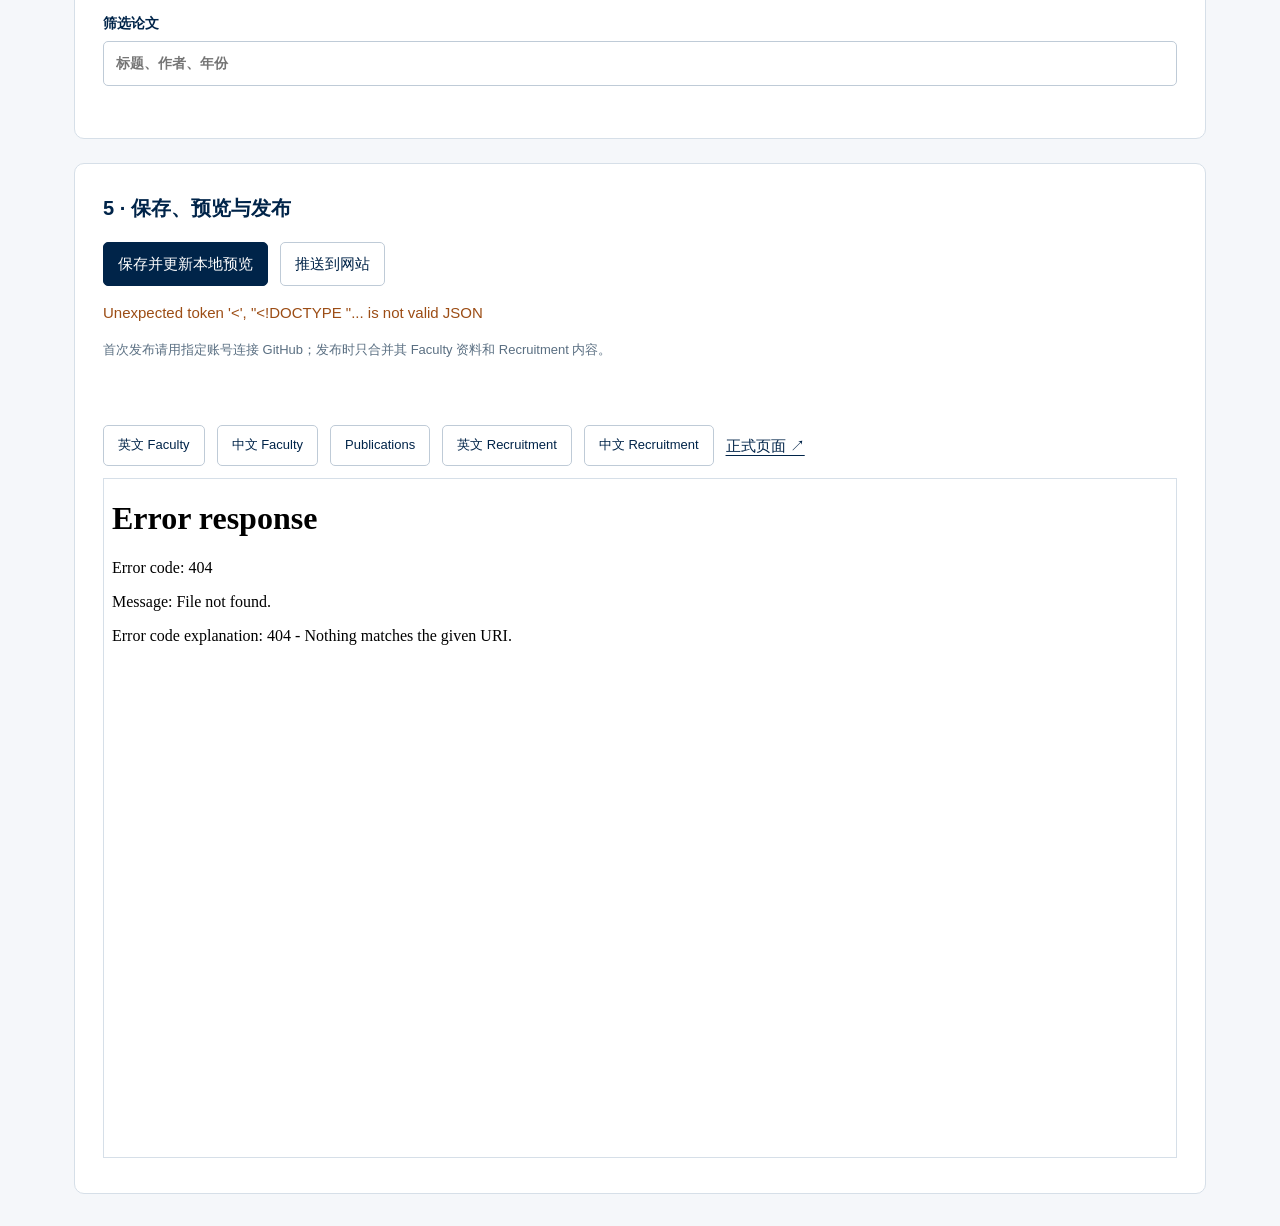
==== commit 47a8a79b: "Start Faculty search blank and verify discovery of all twelve papers" ====
--- a/faculty_editor/index.html
+++ b/faculty_editor/index.html
@@ -7,7 +7,7 @@
 <p>绑定公开 ORCID 标识，点击同步读取公开成果。这里的绑定是资料关联，不是 ORCID 登录认证；请确认姓名和论文属于本人。同步不会自动发布，也不会自动删除已有论文。</p>
 <div class="columns"><label>ORCID<input id="orcid" placeholder="请输入您本人的 ORCID 号码或网址"></label><div class="actions"><button type="button" id="orcid-sync">同步公开成果</button></div></div>
 <p id="orcid-status" role="status"></p><p class="hint">会议、期刊分别展示，CCF 等级根据官方第七版（2026）目录自动匹配，无需手工标注；组内按年份倒序。勾选后才展示在 Faculty 与 Publications 页面。同步保留已有选择与人工修改。PDF 仅提供数据源链接，可能需要出版商访问权限；缺失时可自行补充合法链接。BibTeX 可获取后直接编辑。</p>
-<h3>按标题搜索并添加论文</h3><p>ORCID 没有收录的论文可在此搜索。核对标题、作者、年份与来源，再勾选添加；预印本不会自动当作正式会议论文。链接缺失可展开补充。</p><div class="columns"><label>论文标题<input id="paper-title-query" placeholder="例如 CompLeak: Deep Learning Model Compression Exacerbates Privacy Leakage"></label><div class="actions"><button type="button" id="paper-title-search">联网搜索论文</button><button type="button" id="paper-blank">手动添加空白条目</button></div></div><p id="paper-search-status" role="status"></p><div id="paper-search-results"></div><button type="button" id="paper-search-add" hidden>添加勾选的搜索结果</button>
+<h3>按标题搜索并添加论文</h3><p>ORCID 没有收录的论文可在此搜索。核对标题、作者、年份与来源，再勾选添加；预印本不会自动当作正式会议论文。链接缺失可展开补充。</p><div class="columns"><label>论文标题<input id="paper-title-query" autocomplete="off" placeholder="请输入要搜索的论文标题"></label><div class="actions"><button type="button" id="paper-title-search">联网搜索论文</button><button type="button" id="paper-blank">手动添加空白条目</button></div></div><p id="paper-search-status" role="status"></p><div id="paper-search-results"></div><button type="button" id="paper-search-add" hidden>添加勾选的搜索结果</button>
 <label>筛选论文<input id="paper-search" type="search" placeholder="标题、作者、年份"></label><div id="papers"></div></section>
 <section class="card"><h2>5 · 保存、预览与发布</h2><div class="actions"><button type="button" id="save" class="primary">保存并更新本地预览</button><button type="button" id="publish">推送到网站</button></div><p id="message" role="status"></p><p class="hint" id="publish-hint">首次发布请用指定账号连接 GitHub；发布时只合并其 Faculty 资料和 Recruitment 内容。</p><div id="connection"></div><div class="preview-controls"><button type="button" data-preview="en">英文 Faculty</button><button type="button" data-preview="zh">中文 Faculty</button><button type="button" data-preview="publications">Publications</button><button type="button" data-preview="recruitment-en">英文 Recruitment</button><button type="button" data-preview="recruitment-zh">中文 Recruitment</button><a id="live-link" href="https://zhigesecuritylab.github.io/people/faculty/" target="_blank" rel="noopener">正式页面 ↗</a></div><iframe id="site-preview" title="本地页面预览" src="/preview/people/faculty/"></iframe></section></main>
 <script src="editor.js"></script></body></html>
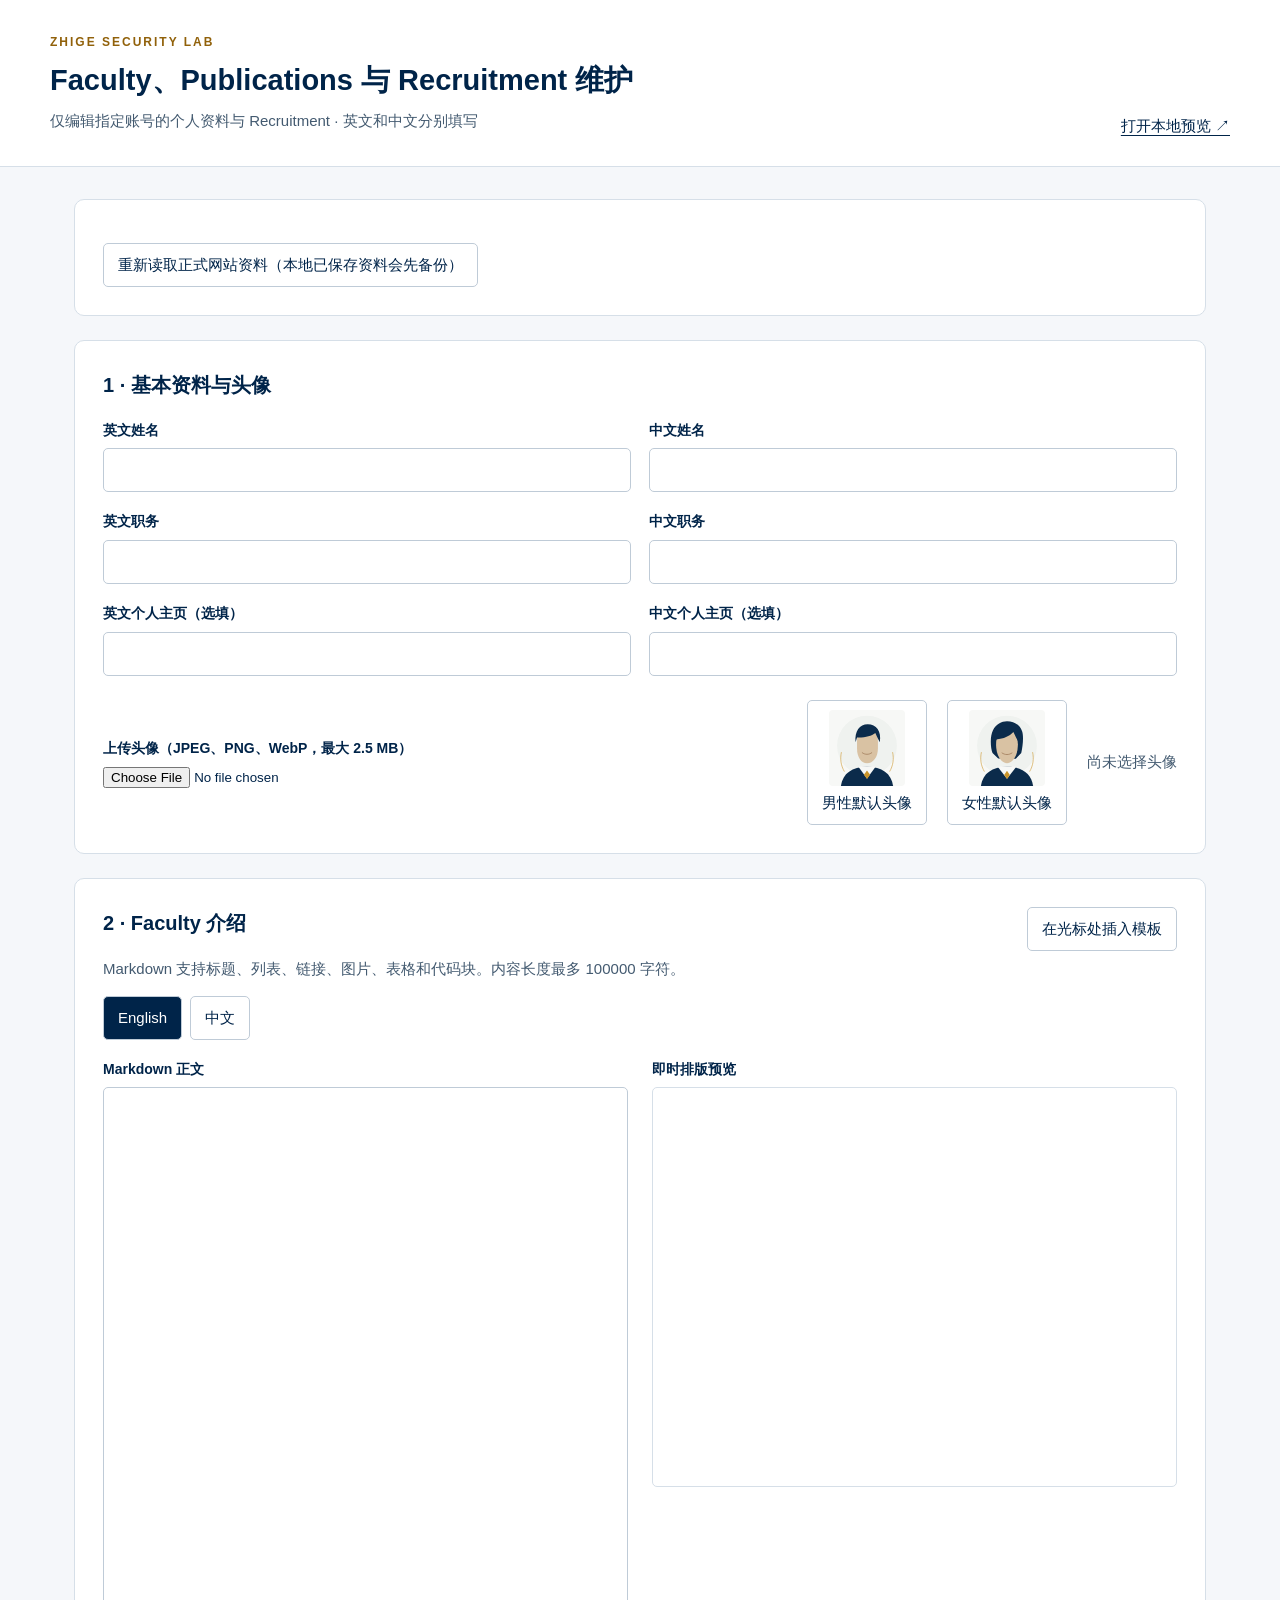
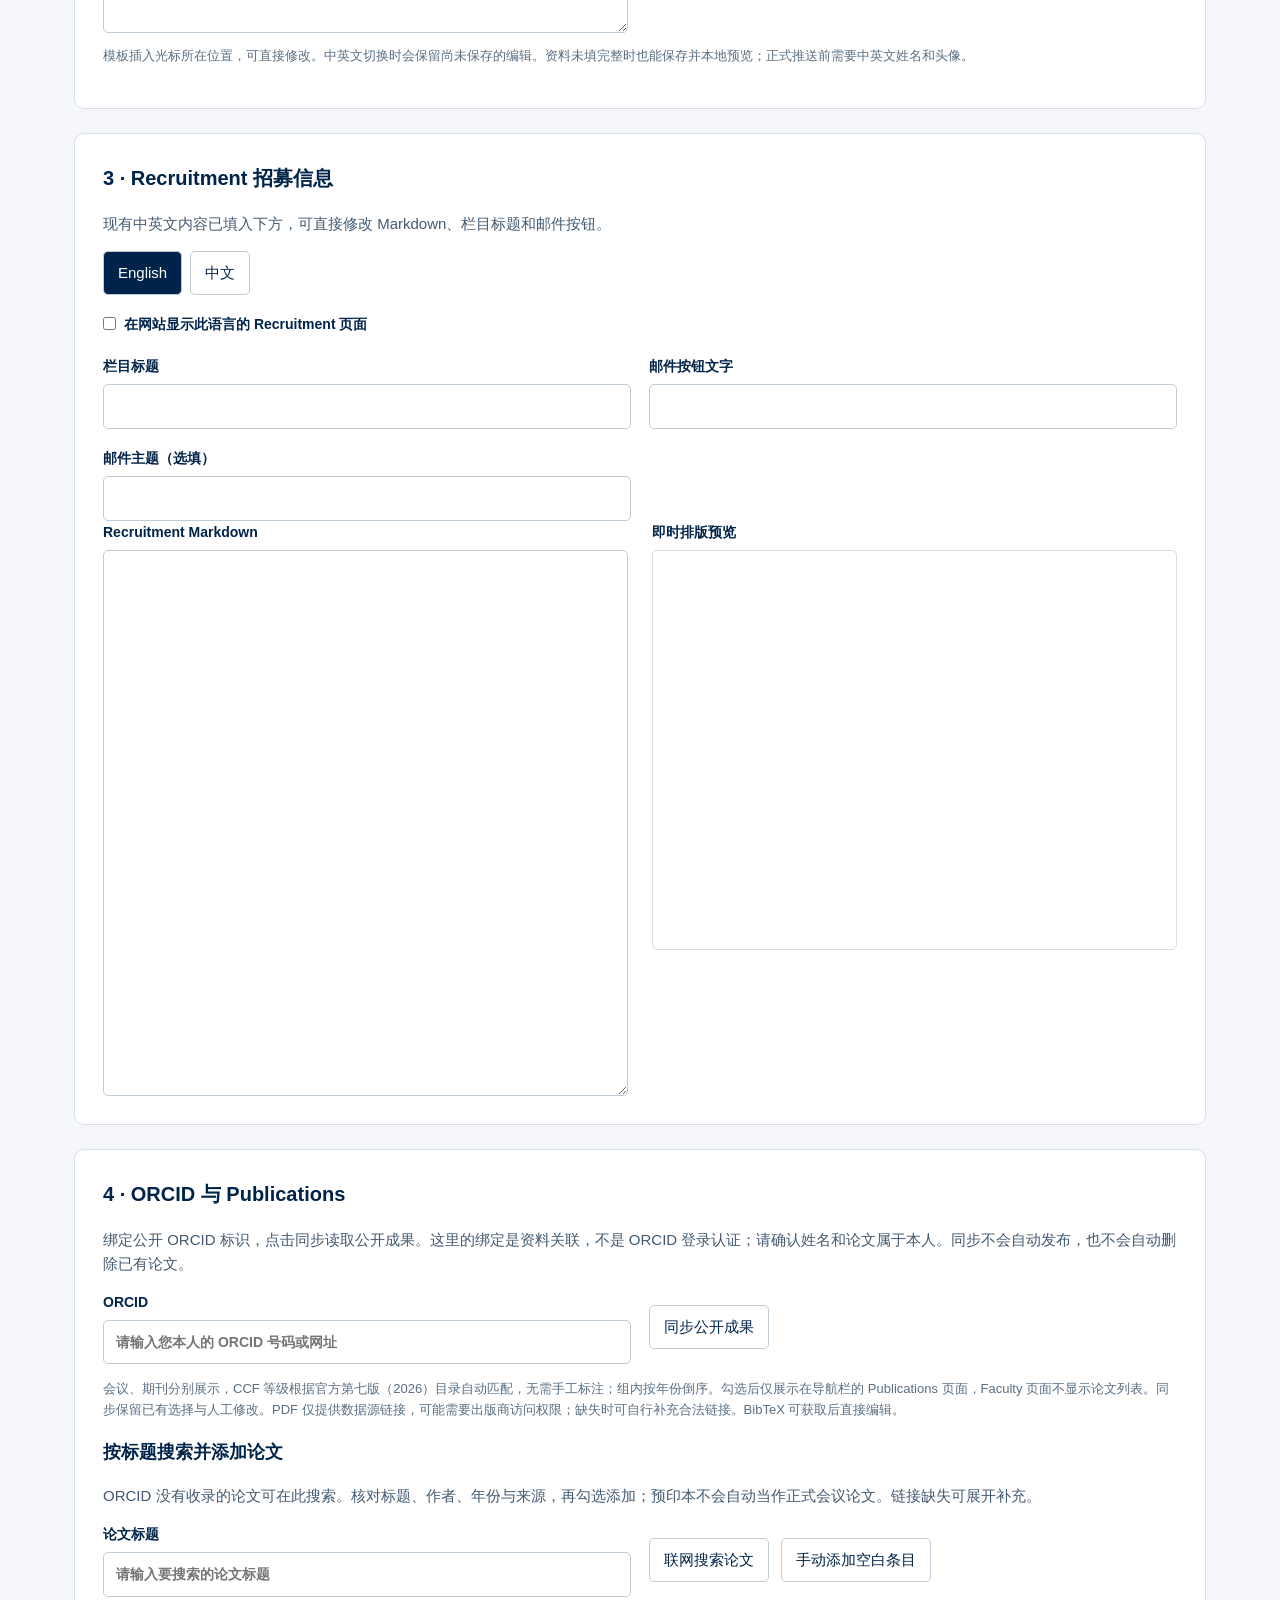
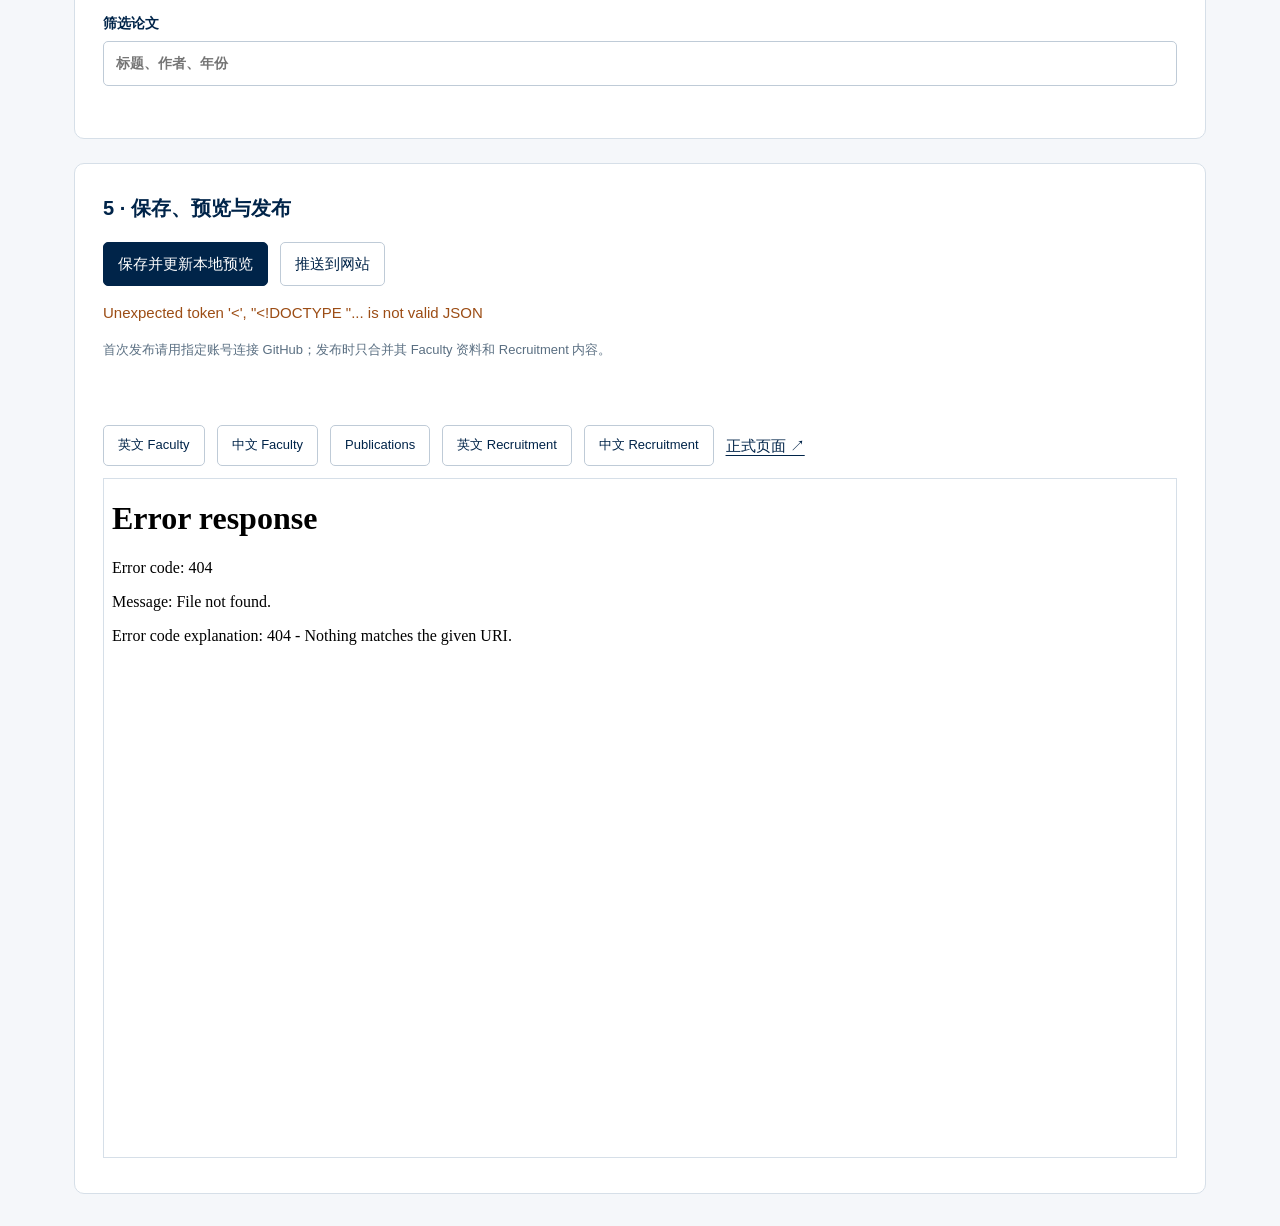
==== commit ed7e420e: "Show selected papers only on the dedicated Publications page" ====
--- a/faculty_editor/index.html
+++ b/faculty_editor/index.html
@@ -6,7 +6,7 @@
 <section class="card"><h2>4 · ORCID 与 Publications</h2>
 <p>绑定公开 ORCID 标识，点击同步读取公开成果。这里的绑定是资料关联，不是 ORCID 登录认证；请确认姓名和论文属于本人。同步不会自动发布，也不会自动删除已有论文。</p>
 <div class="columns"><label>ORCID<input id="orcid" placeholder="请输入您本人的 ORCID 号码或网址"></label><div class="actions"><button type="button" id="orcid-sync">同步公开成果</button></div></div>
-<p id="orcid-status" role="status"></p><p class="hint">会议、期刊分别展示，CCF 等级根据官方第七版（2026）目录自动匹配，无需手工标注；组内按年份倒序。勾选后才展示在 Faculty 与 Publications 页面。同步保留已有选择与人工修改。PDF 仅提供数据源链接，可能需要出版商访问权限；缺失时可自行补充合法链接。BibTeX 可获取后直接编辑。</p>
+<p id="orcid-status" role="status"></p><p class="hint">会议、期刊分别展示，CCF 等级根据官方第七版（2026）目录自动匹配，无需手工标注；组内按年份倒序。勾选后仅展示在导航栏的 Publications 页面，Faculty 页面不显示论文列表。同步保留已有选择与人工修改。PDF 仅提供数据源链接，可能需要出版商访问权限；缺失时可自行补充合法链接。BibTeX 可获取后直接编辑。</p>
 <h3>按标题搜索并添加论文</h3><p>ORCID 没有收录的论文可在此搜索。核对标题、作者、年份与来源，再勾选添加；预印本不会自动当作正式会议论文。链接缺失可展开补充。</p><div class="columns"><label>论文标题<input id="paper-title-query" autocomplete="off" placeholder="请输入要搜索的论文标题"></label><div class="actions"><button type="button" id="paper-title-search">联网搜索论文</button><button type="button" id="paper-blank">手动添加空白条目</button></div></div><p id="paper-search-status" role="status"></p><div id="paper-search-results"></div><button type="button" id="paper-search-add" hidden>添加勾选的搜索结果</button>
 <label>筛选论文<input id="paper-search" type="search" placeholder="标题、作者、年份"></label><div id="papers"></div></section>
 <section class="card"><h2>5 · 保存、预览与发布</h2><div class="actions"><button type="button" id="save" class="primary">保存并更新本地预览</button><button type="button" id="publish">推送到网站</button></div><p id="message" role="status"></p><p class="hint" id="publish-hint">首次发布请用指定账号连接 GitHub；发布时只合并其 Faculty 资料和 Recruitment 内容。</p><div id="connection"></div><div class="preview-controls"><button type="button" data-preview="en">英文 Faculty</button><button type="button" data-preview="zh">中文 Faculty</button><button type="button" data-preview="publications">Publications</button><button type="button" data-preview="recruitment-en">英文 Recruitment</button><button type="button" data-preview="recruitment-zh">中文 Recruitment</button><a id="live-link" href="https://zhigesecuritylab.github.io/people/faculty/" target="_blank" rel="noopener">正式页面 ↗</a></div><iframe id="site-preview" title="本地页面预览" src="/preview/people/faculty/"></iframe></section></main>
